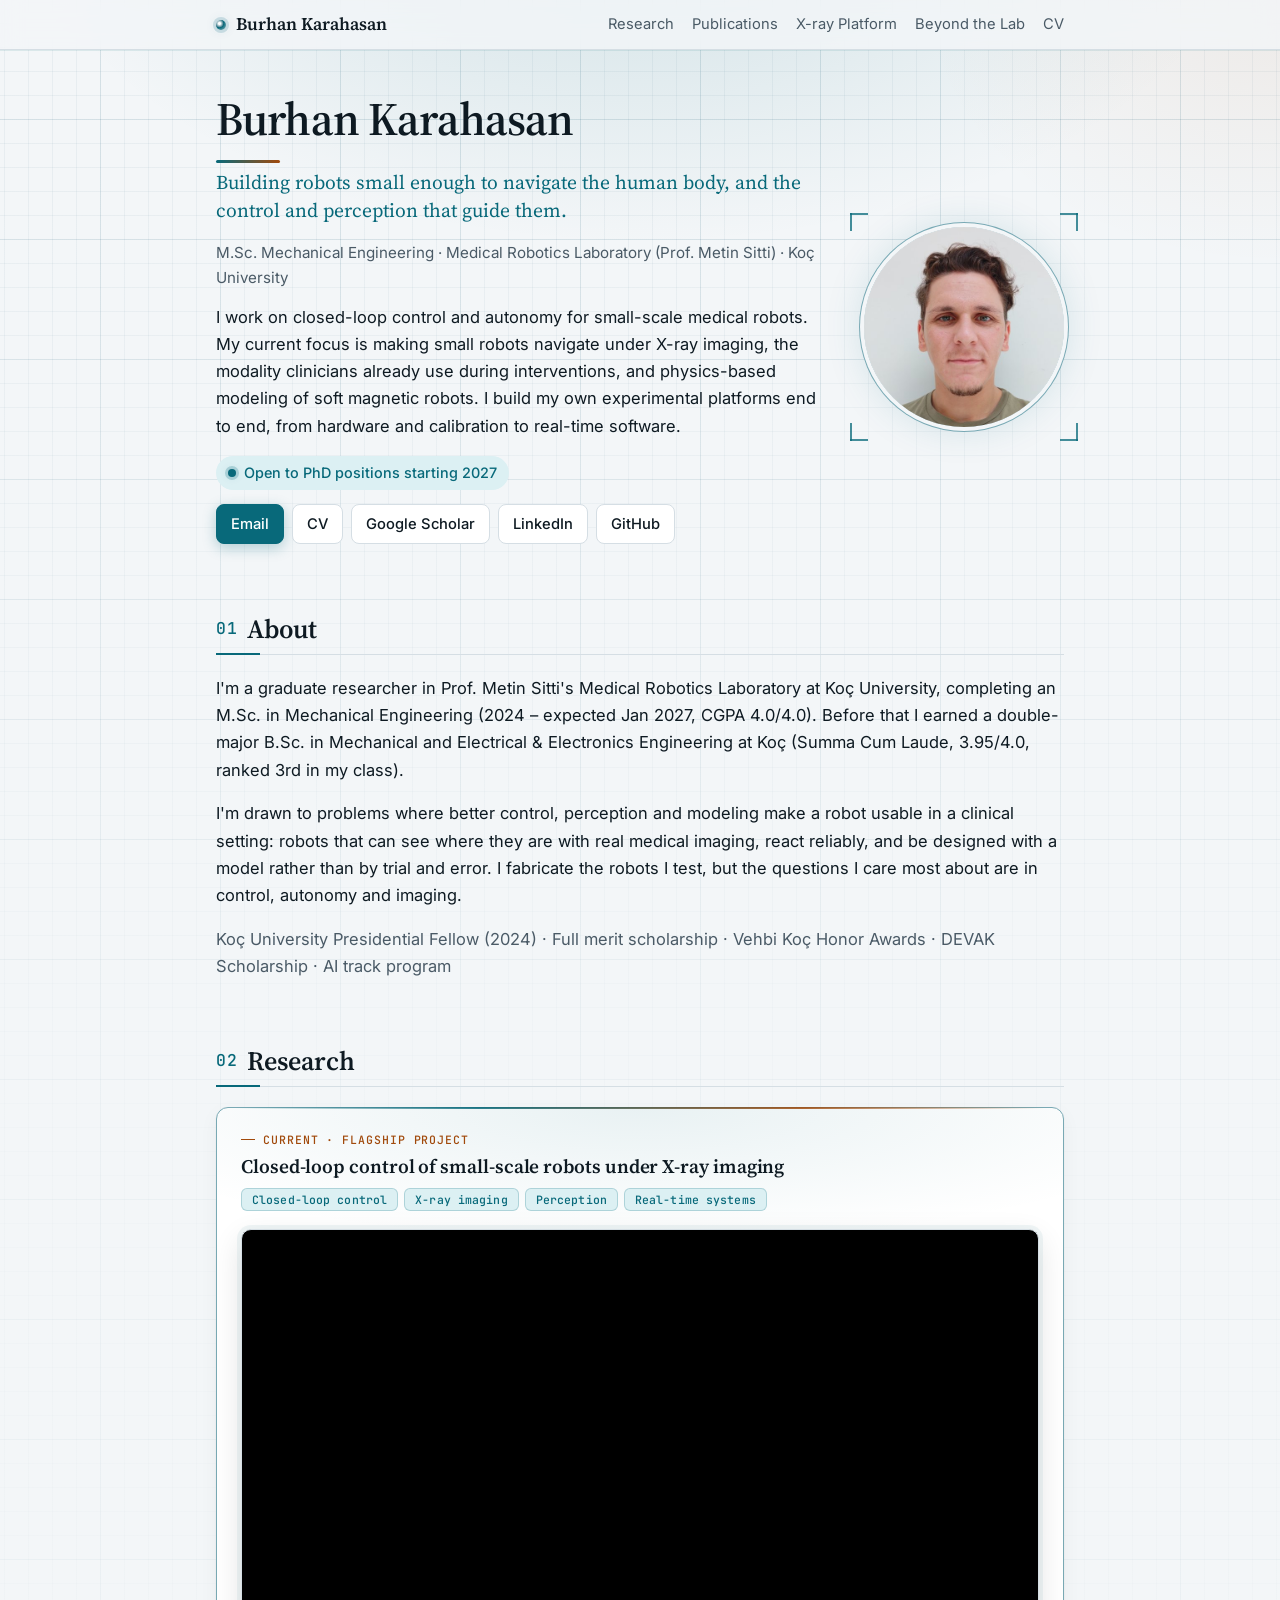
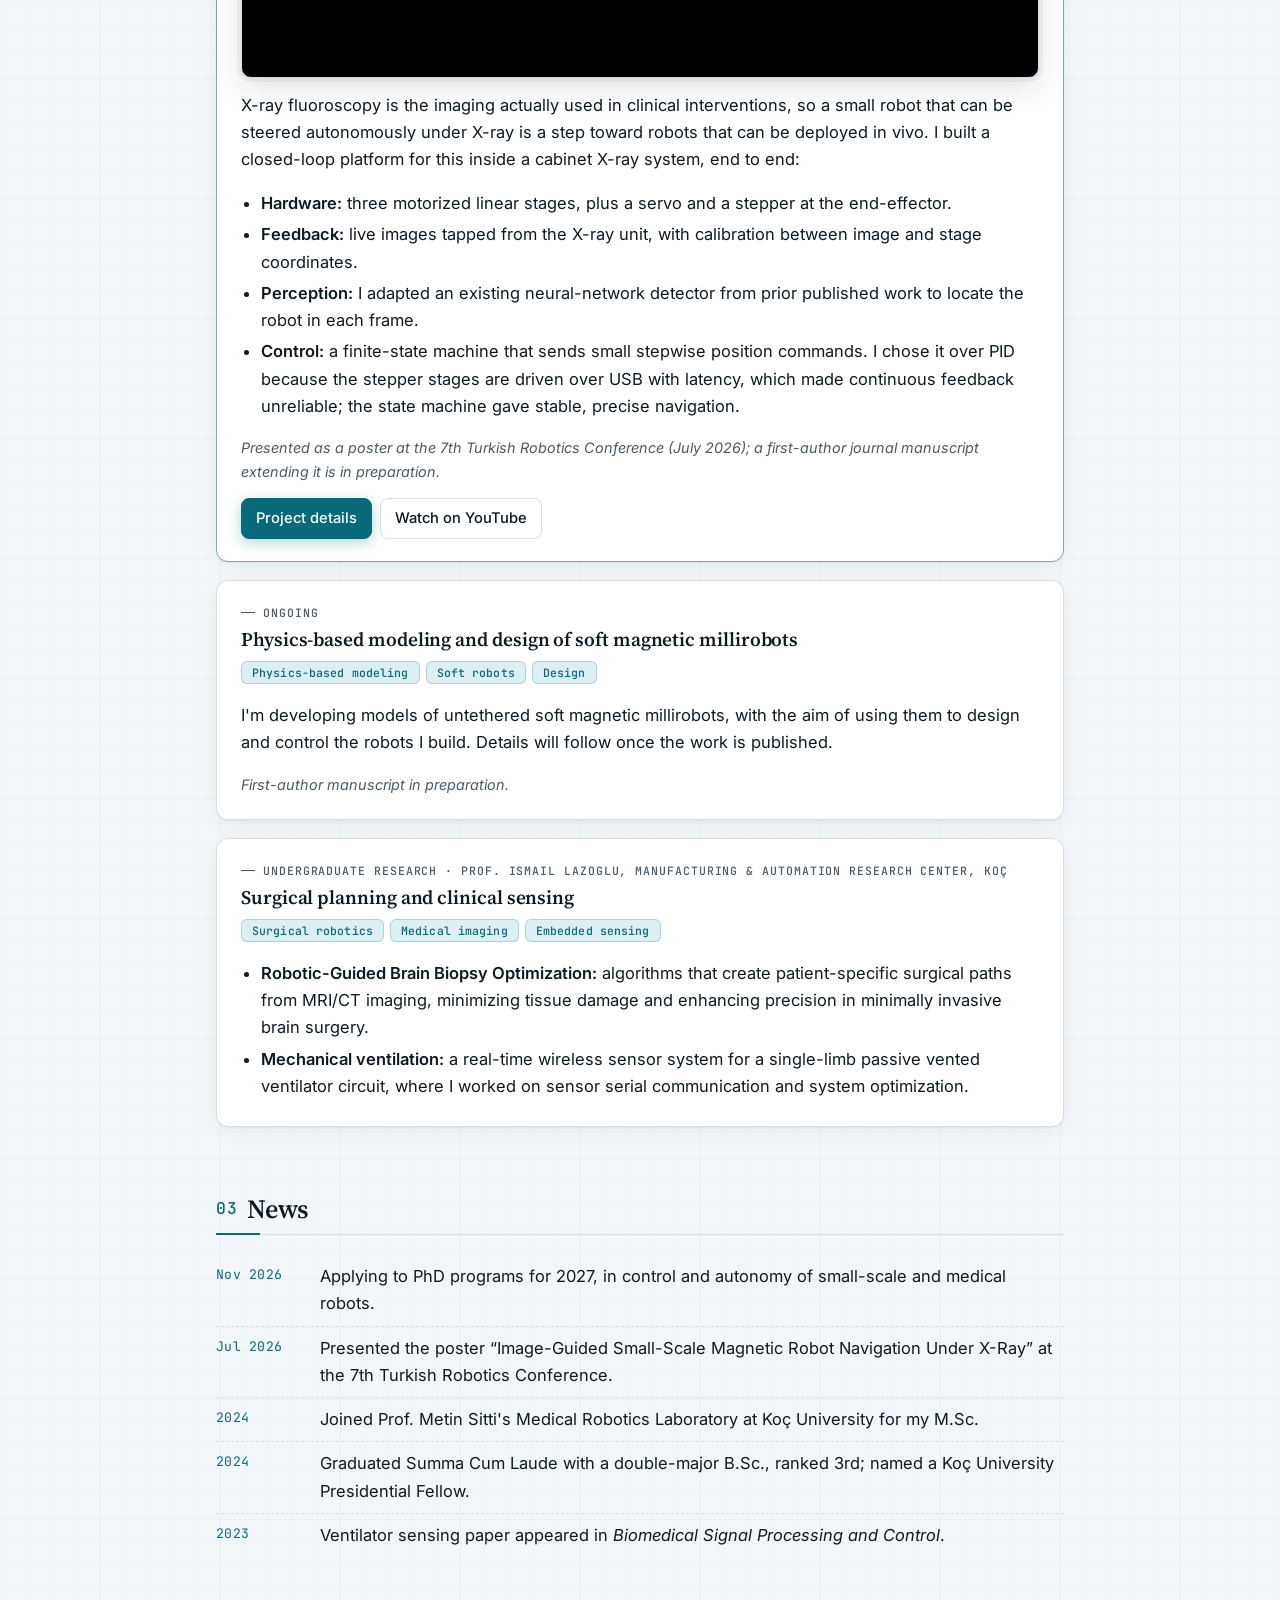
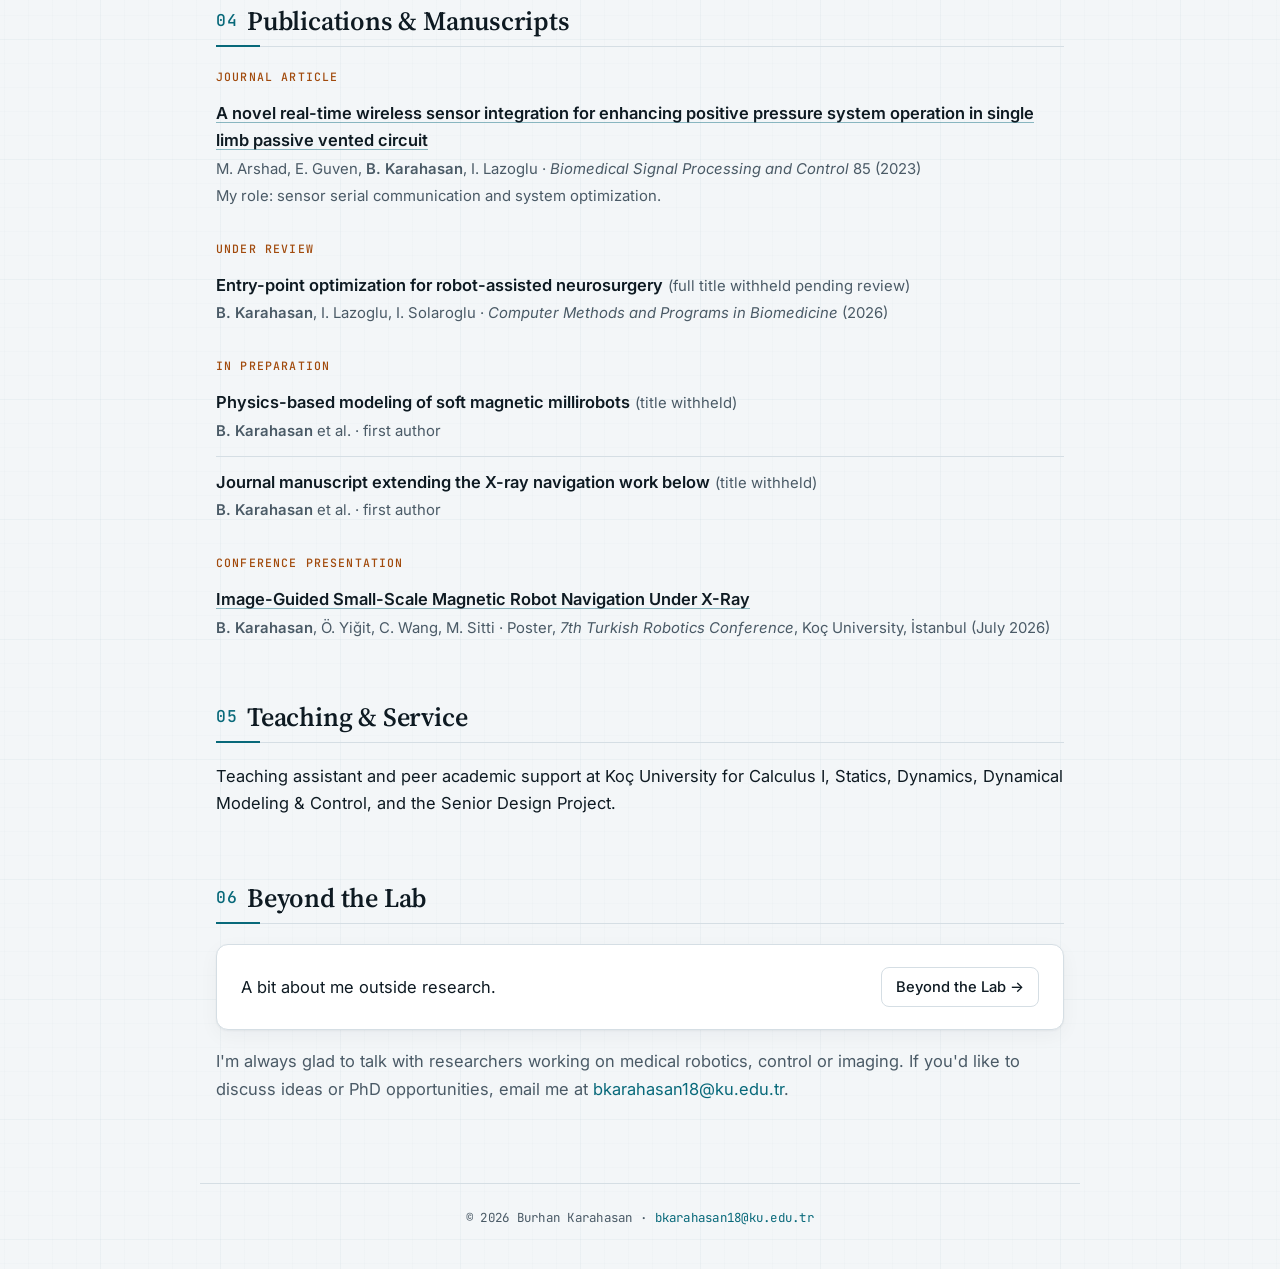
==== index.html @ a5c18f90 "Remove names from gallery, add Senior Design Project TA, Times New Roman CV Co-Authored-By: Claude O" ====
<!DOCTYPE html>
<html lang="en">
<head>
  <meta charset="UTF-8">
  <meta name="viewport" content="width=device-width, initial-scale=1">
  <title>Burhan Karahasan</title>
  <meta name="author" content="Burhan Karahasan">
  <meta name="description" content="Burhan Karahasan, M.Sc. researcher in Prof. Metin Sitti's Medical Robotics Laboratory at Koç University, working on closed-loop control, perception and physics-based modeling of small-scale medical robots. Open to PhD positions starting 2027.">

  <meta property="og:type" content="website">
  <meta property="og:title" content="Burhan Karahasan · Medical robotics, control and autonomy">
  <meta property="og:description" content="Closed-loop control of small-scale robots under X-ray imaging, and physics-based modeling of soft magnetic millirobots. Open to PhD positions starting 2027.">
  <meta property="og:url" content="https://burhankarahasan.github.io/">
  <meta property="og:image" content="https://burhankarahasan.github.io/images/BurhanKarahasan_480.jpg">
  <meta name="twitter:card" content="summary">

  <link rel="icon" href="images/favicon/favicon.ico" sizes="any">
  <link rel="icon" type="image/png" sizes="32x32" href="images/favicon/favicon-32x32.png">
  <link rel="icon" type="image/png" sizes="16x16" href="images/favicon/favicon-16x16.png">
  <link rel="apple-touch-icon" sizes="180x180" href="images/favicon/apple-touch-icon.png">

  <link rel="preconnect" href="https://fonts.googleapis.com">
  <link rel="preconnect" href="https://fonts.gstatic.com" crossorigin>
  <link rel="stylesheet" href="https://fonts.googleapis.com/css2?family=Inter:wght@400;500;600&family=Source+Serif+4:opsz,wght@8..60,500;8..60,600&display=swap">
  <link rel="stylesheet" href="css/site.css">

  <style>
    /* Hero */
    .hero {
      display: grid;
      grid-template-columns: 1fr 200px;
      gap: 32px;
      align-items: center;
      padding: 44px 0 12px;
    }
    .hero h1 { margin-bottom: 6px; }
    .hero .statement {
      font-family: var(--font-head);
      font-size: 1.22rem;
      line-height: 1.45;
      color: var(--accent);
      margin-bottom: 14px;
    }
    .hero .affil { color: var(--muted); font-size: 0.95rem; margin-bottom: 14px; }
    .hero .photo {
      width: 200px;
      height: 200px;
      border-radius: 50%;
      object-fit: cover;
      border: 1px solid var(--border);
    }
    .open-note {
      display: inline-flex;
      align-items: center;
      gap: 8px;
      font-size: 0.9rem;
      font-weight: 500;
      color: var(--accent);
      background: var(--accent-soft);
      padding: 5px 12px;
      border-radius: 999px;
      margin-bottom: 14px;
    }
    .open-note::before {
      content: "";
      width: 8px; height: 8px; border-radius: 50%;
      background: var(--accent);
    }
    @media (max-width: 680px) {
      .hero { grid-template-columns: 1fr; gap: 18px; padding-top: 28px; }
      .hero .photo-wrap { order: -1; }
      .hero .photo { width: 132px; height: 132px; }
    }

    /* Research cards */
    .card .kicker {
      font-size: 0.78rem;
      font-weight: 600;
      letter-spacing: 0.06em;
      text-transform: uppercase;
      color: var(--muted);
      margin-bottom: 6px;
    }
    .card.flagship { border-color: color-mix(in srgb, var(--accent) 45%, var(--border)); }
    .card ul { margin: 0 0 1em; padding-left: 1.2em; }
    .card li { margin-bottom: 4px; }
    .status { font-size: 0.9rem; color: var(--muted); font-style: italic; }

    /* News */
    .news { list-style: none; margin: 0; padding: 0; }
    .news li {
      display: grid;
      grid-template-columns: 92px 1fr;
      gap: 12px;
      padding: 8px 0;
      border-bottom: 1px dashed var(--border);
    }
    .news li:last-child { border-bottom: 0; }
    .news time { color: var(--muted); font-size: 0.9rem; font-variant-numeric: tabular-nums; padding-top: 1px; }
    @media (max-width: 480px) {
      .news li { grid-template-columns: 1fr; gap: 0; }
    }

    /* Publications */
    .pubs { list-style: none; margin: 0; padding: 0; }
    .pubs li { padding: 12px 0; border-bottom: 1px solid var(--border); }
    .pubs li:last-child { border-bottom: 0; }
    .pub-title { font-weight: 600; }
    .pub-meta { color: var(--muted); font-size: 0.93rem; }
    .pub-group {
      font-size: 0.8rem; font-weight: 600; letter-spacing: 0.06em; text-transform: uppercase;
      color: var(--muted); margin: 18px 0 2px;
    }
    .pub-group:first-of-type { margin-top: 0; }

    /* Teaser */
    .teaser { display: flex; flex-wrap: wrap; align-items: center; justify-content: space-between; gap: 12px; }
    .teaser p { margin: 0; flex: 1 1 320px; }
  </style>
</head>
<body>

<nav class="site-nav"><a class="brand" href="index.html">Burhan Karahasan</a><div class="nav-links"><a href="index.html#research">Research</a><a href="index.html#publications">Publications</a><a href="projects/xray-platform.html">X-ray Platform</a><a href="personal.html">Beyond the Lab</a><a href="data/Burhan_Karahasan_CV.pdf">CV</a></div></nav>

<main>

  <!-- Hero -->
  <header class="hero">
    <div>
      <h1>Burhan Karahasan</h1>
      <p class="statement">Building robots small enough to navigate the human body, and the control and perception that guide them.</p>
      <p class="affil">M.Sc. Mechanical Engineering · Medical Robotics Laboratory (Prof. Metin Sitti) · Koç University</p>
      <p>
        I work on closed-loop control and autonomy for small-scale medical robots. My current focus is making small robots navigate
        under X-ray imaging, the modality clinicians already use during interventions, and physics-based modeling of
        soft magnetic robots. I build my own experimental platforms end to end,
        from hardware and calibration to real-time software.
      </p>
      <p class="open-note">Open to PhD positions starting 2027</p>
      <div class="btn-row">
        <a class="btn primary" href="mailto:bkarahasan18@ku.edu.tr">Email</a>
        <a class="btn" href="data/Burhan_Karahasan_CV.pdf">CV</a>
        <a class="btn" href="https://scholar.google.com/citations?hl=en&amp;authuser=1&amp;user=L4Uv2BAAAAAJ">Google Scholar</a>
        <a class="btn" href="https://www.linkedin.com/in/burhan-karahasan-314a36172/">LinkedIn</a>
        <a class="btn" href="https://github.com/burhankarahasan/">GitHub</a>
      </div>
    </div>
    <div class="photo-wrap">
      <img class="photo" src="images/BurhanKarahasan_480.jpg" width="480" height="495" alt="Portrait of Burhan Karahasan">
    </div>
  </header>

  <!-- About -->
  <section class="section" id="about">
    <h2>About</h2>
    <p>
      I'm a graduate researcher in Prof. Metin Sitti's Medical Robotics Laboratory at Koç University, completing an M.Sc. in
      Mechanical Engineering (2024 – expected Jan 2027, CGPA 4.0/4.0). Before that I earned a double-major B.Sc. in Mechanical and
      Electrical &amp; Electronics Engineering at Koç (Summa Cum Laude, 3.95/4.0, ranked 3rd in my class).
    </p>
    <p>
      I'm drawn to problems where better control, perception and modeling make a robot usable in a clinical setting: robots that
      can see where they are with real medical imaging, react reliably, and be designed with a model rather than by trial and error.
      I fabricate the robots I test, but the questions I care most about are in control, autonomy and imaging.
    </p>
    <p class="muted">
      Koç University Presidential Fellow (2024) · Full merit scholarship · Vehbi Koç Honor Awards · DEVAK Scholarship · AI track program
    </p>
  </section>

  <!-- Research -->
  <section class="section" id="research">
    <h2>Research</h2>

    <article class="card flagship">
      <p class="kicker">Current · Flagship project</p>
      <h3>Closed-loop control of small-scale robots under X-ray imaging</h3>
      <ul class="tags">
        <li class="tag">Closed-loop control</li>
        <li class="tag">X-ray imaging</li>
        <li class="tag">Perception</li>
        <li class="tag">Real-time systems</li>
      </ul>
      <div class="media-embed">
        <iframe src="https://www.youtube.com/embed/_P9mQ2cJjDY" title="X-ray closed-loop control platform demo" loading="lazy"
          allow="accelerometer; encrypted-media; gyroscope; picture-in-picture; fullscreen" allowfullscreen
          referrerpolicy="strict-origin-when-cross-origin"></iframe>
      </div>
      <p>
        X-ray fluoroscopy is the imaging actually used in clinical interventions, so a small robot that can be steered autonomously
        under X-ray is a step toward robots that can be deployed in vivo. I built a closed-loop platform for this inside a cabinet
        X-ray system, end to end:
      </p>
      <ul>
        <li><strong>Hardware:</strong> three motorized linear stages, plus a servo and a stepper at the end-effector.</li>
        <li><strong>Feedback:</strong> live images tapped from the X-ray unit, with calibration between image and stage coordinates.</li>
        <li><strong>Perception:</strong> I adapted an existing neural-network detector from prior published work to locate the robot in each frame.</li>
        <li><strong>Control:</strong> a finite-state machine that sends small stepwise position commands. I chose it over PID because the
          stepper stages are driven over USB with latency, which made continuous feedback unreliable; the state machine gave stable, precise navigation.</li>
      </ul>
      <p class="status">Presented as a poster at the 7th Turkish Robotics Conference (July 2026); a first-author journal manuscript extending it is in preparation.</p>
      <div class="btn-row">
        <a class="btn primary" href="projects/xray-platform.html">Project details</a>
        <a class="btn" href="https://youtu.be/_P9mQ2cJjDY">Watch on YouTube</a>
      </div>
    </article>

    <article class="card">
      <p class="kicker">Ongoing</p>
      <h3>Physics-based modeling and design of soft magnetic millirobots</h3>
      <ul class="tags">
        <li class="tag">Physics-based modeling</li>
        <li class="tag">Soft robots</li>
        <li class="tag">Design</li>
      </ul>
      <p>
        I'm developing models of untethered soft magnetic millirobots, with the aim of using them to design and control the robots
        I build. Details will follow once the work is published.
      </p>
      <p class="status">First-author manuscript in preparation.</p>
    </article>

    <article class="card">
      <p class="kicker">Undergraduate research · Prof. Ismail Lazoglu, Manufacturing &amp; Automation Research Center, Koç</p>
      <h3>Surgical planning and clinical sensing</h3>
      <ul class="tags">
        <li class="tag">Surgical robotics</li>
        <li class="tag">Medical imaging</li>
        <li class="tag">Embedded sensing</li>
      </ul>
      <ul>
        <li><strong>Robotic-Guided Brain Biopsy Optimization:</strong> algorithms that create patient-specific surgical paths from MRI/CT imaging,
          minimizing tissue damage and enhancing precision in minimally invasive brain surgery.</li>
        <li><strong>Mechanical ventilation:</strong> a real-time wireless sensor system for a single-limb passive vented ventilator circuit,
          where I worked on sensor serial communication and system optimization.</li>
      </ul>
    </article>
  </section>

  <!-- News -->
  <section class="section" id="news">
    <h2>News</h2>
    <ul class="news">
      <li><time datetime="2026-11">Nov 2026</time><span>Applying to PhD programs for 2027, in control and autonomy of small-scale and medical robots.</span></li>
      <li><time datetime="2026-07">Jul 2026</time><span>Presented the poster “Image-Guided Small-Scale Magnetic Robot Navigation Under X-Ray” at the 7th Turkish Robotics Conference.</span></li>
      <li><time datetime="2024">2024</time><span>Joined Prof. Metin Sitti's Medical Robotics Laboratory at Koç University for my M.Sc.</span></li>
      <li><time datetime="2024">2024</time><span>Graduated Summa Cum Laude with a double-major B.Sc., ranked 3rd; named a Koç University Presidential Fellow.</span></li>
      <li><time datetime="2023">2023</time><span>Ventilator sensing paper appeared in <em>Biomedical Signal Processing and Control</em>.</span></li>
    </ul>
  </section>

  <!-- Publications -->
  <section class="section" id="publications">
    <h2>Publications &amp; Manuscripts</h2>

    <p class="pub-group">Journal article</p>
    <ul class="pubs">
      <li>
        <a class="pub-title" href="https://www.sciencedirect.com/science/article/pii/S1746809423004275">A novel real-time wireless sensor integration for enhancing positive pressure system operation in single limb passive vented circuit</a><br>
        <span class="pub-meta">M. Arshad, E. Guven, <strong>B. Karahasan</strong>, I. Lazoglu · <em>Biomedical Signal Processing and Control</em> 85 (2023)</span><br>
        <span class="pub-meta">My role: sensor serial communication and system optimization.</span>
      </li>
    </ul>

    <p class="pub-group">Under review</p>
    <ul class="pubs">
      <li>
        <span class="pub-title">Entry-point optimization for robot-assisted neurosurgery</span>
        <span class="pub-meta">(full title withheld pending review)</span><br>
        <span class="pub-meta"><strong>B. Karahasan</strong>, I. Lazoglu, I. Solaroglu · <em>Computer Methods and Programs in Biomedicine</em> (2026)</span>
      </li>
    </ul>

    <p class="pub-group">In preparation</p>
    <ul class="pubs">
      <li>
        <span class="pub-title">Physics-based modeling of soft magnetic millirobots</span>
        <span class="pub-meta">(title withheld)</span><br>
        <span class="pub-meta"><strong>B. Karahasan</strong> et al. · first author</span>
      </li>
      <li>
        <span class="pub-title">Journal manuscript extending the X-ray navigation work below</span>
        <span class="pub-meta">(title withheld)</span><br>
        <span class="pub-meta"><strong>B. Karahasan</strong> et al. · first author</span>
      </li>
    </ul>

    <p class="pub-group">Conference presentation</p>
    <ul class="pubs">
      <li>
        <a class="pub-title" href="projects/xray-platform.html">Image-Guided Small-Scale Magnetic Robot Navigation Under X-Ray</a><br>
        <span class="pub-meta"><strong>B. Karahasan</strong>, Ö. Yiğit, C. Wang, M. Sitti · Poster, <em>7th Turkish Robotics Conference</em>, Koç University, İstanbul (July 2026)</span>
      </li>
    </ul>
  </section>

  <!-- Teaching -->
  <section class="section" id="teaching">
    <h2>Teaching &amp; Service</h2>
    <p>
      Teaching assistant and peer academic support at Koç University for Calculus I, Statics, Dynamics, Dynamical Modeling &amp; Control, and the Senior Design Project.
    </p>
  </section>

  <!-- Beyond the lab -->
  <section class="section" id="beyond">
    <h2>Beyond the Lab</h2>
    <div class="card teaser">
      <p>A bit about me outside research.</p>
      <a class="btn" href="personal.html">Beyond the Lab &rarr;</a>
    </div>
    <p class="muted">
      I'm always glad to talk with researchers working on medical robotics, control or imaging. If you'd like to discuss ideas or
      PhD opportunities, email me at <a href="mailto:bkarahasan18@ku.edu.tr">bkarahasan18@ku.edu.tr</a>.
    </p>
  </section>

</main>

<footer class="footer">© 2026 Burhan Karahasan · <a href="mailto:bkarahasan18@ku.edu.tr">bkarahasan18@ku.edu.tr</a></footer>

</body>
</html>
---- css/site.css ----
/* Shared stylesheet for burhankarahasan.github.io
   Theme: "radiograph / blueprint". Deep blue-black film in dark mode, cool drafting paper in light mode,
   cyan beam accents with a warm amber secondary, a faint engineering grid behind the page header,
   and JetBrains Mono for small technical labels.
   Fonts: Inter (body) and Source Serif 4 (headings) are loaded per page; JetBrains Mono is imported here. */

@import url("https://fonts.googleapis.com/css2?family=JetBrains+Mono:wght@400;500;600&display=swap");

/* ---------- Tokens ---------- */
:root {
  --bg: #f3f6f8;
  --surface: #ffffff;
  --surface-2: #f8fafb;
  --text: #0e1a22;
  --muted: #4a5a66;
  --accent: #08697a;
  --accent-soft: #dcf0f3;
  --accent-warm: #a14a0c;
  --warm-soft: #fbeadb;
  --on-accent: #ffffff;
  --border: #d5dee4;
  --grid-minor: rgba(8, 80, 110, 0.05);
  --grid-major: rgba(8, 80, 110, 0.085);
  --glow: rgba(8, 105, 122, 0.16);
  --glow-warm: rgba(161, 74, 12, 0.07);
  --shadow: 0 1px 2px rgba(10, 30, 45, 0.05), 0 6px 20px rgba(10, 30, 45, 0.045);
  --shadow-hover: 0 2px 4px rgba(10, 30, 45, 0.06), 0 14px 32px rgba(8, 80, 110, 0.13);
  --radius: 12px;
  --maxw: 880px;
  --font-body: "Inter", system-ui, -apple-system, "Segoe UI", Roboto, sans-serif;
  --font-head: "Source Serif 4", Georgia, "Times New Roman", serif;
  --font-mono: "JetBrains Mono", ui-monospace, "SFMono-Regular", Menlo, Consolas, monospace;
  --ease: cubic-bezier(0.2, 0.7, 0.2, 1);
  color-scheme: light dark;
}

@media (prefers-color-scheme: dark) {
  :root:not([data-theme="light"]) {
    --bg: #060b12;
    --surface: #0c1520;
    --surface-2: #101c29;
    --text: #e4eef4;
    --muted: #95a8b6;
    --accent: #56d6e4;
    --accent-soft: #0d2a35;
    --accent-warm: #f4a85e;
    --warm-soft: #2e1e10;
    --on-accent: #04121a;
    --border: #1b2a38;
    --grid-minor: rgba(110, 200, 230, 0.045);
    --grid-major: rgba(110, 200, 230, 0.08);
    --glow: rgba(86, 214, 228, 0.2);
    --glow-warm: rgba(244, 168, 94, 0.06);
    --shadow: 0 1px 2px rgba(0, 0, 0, 0.45);
    --shadow-hover: 0 0 0 1px rgba(86, 214, 228, 0.22), 0 14px 36px rgba(0, 0, 0, 0.55), 0 0 36px rgba(86, 214, 228, 0.1);
  }
}
:root[data-theme="dark"] {
  --bg: #060b12;
  --surface: #0c1520;
  --surface-2: #101c29;
  --text: #e4eef4;
  --muted: #95a8b6;
  --accent: #56d6e4;
  --accent-soft: #0d2a35;
  --accent-warm: #f4a85e;
  --warm-soft: #2e1e10;
  --on-accent: #04121a;
  --border: #1b2a38;
  --grid-minor: rgba(110, 200, 230, 0.045);
  --grid-major: rgba(110, 200, 230, 0.08);
  --glow: rgba(86, 214, 228, 0.2);
  --glow-warm: rgba(244, 168, 94, 0.06);
  --shadow: 0 1px 2px rgba(0, 0, 0, 0.45);
  --shadow-hover: 0 0 0 1px rgba(86, 214, 228, 0.22), 0 14px 36px rgba(0, 0, 0, 0.55), 0 0 36px rgba(86, 214, 228, 0.1);
  color-scheme: dark;
}
:root[data-theme="light"] { color-scheme: light; }

/* ---------- Base ---------- */
*, *::before, *::after { box-sizing: border-box; }

html { -webkit-text-size-adjust: 100%; scroll-padding-top: 72px; }

body {
  margin: 0;
  background: var(--bg);
  color: var(--text);
  font-family: var(--font-body);
  font-size: 16.5px;
  line-height: 1.65;
  overflow-wrap: break-word;
}

/* Blueprint grid + beam glow behind the page header. Uses `html body` so it wins over the
   per-page `body { background: ... }` shorthands. The top layer fades the grid out down the page. */
html body {
  background-color: var(--bg);
  background-image:
    linear-gradient(to bottom, transparent 0, transparent 160px, color-mix(in srgb, var(--bg) 72%, transparent) 1100px),
    radial-gradient(ellipse 70% 520px at 50% -120px, var(--glow), transparent 70%),
    radial-gradient(ellipse 40% 380px at 100% 0, var(--glow-warm), transparent 70%),
    linear-gradient(var(--grid-major) 1px, transparent 1px),
    linear-gradient(90deg, var(--grid-major) 1px, transparent 1px),
    linear-gradient(var(--grid-minor) 1px, transparent 1px),
    linear-gradient(90deg, var(--grid-minor) 1px, transparent 1px);
  background-size: 100% 100%, 100% 100%, 100% 100%, 120px 120px, 120px 120px, 24px 24px, 24px 24px;
  background-position: 0 0, 0 0, 0 0, center -1px, center 0, center -1px, center 0;
  background-repeat: no-repeat, no-repeat, no-repeat, repeat, repeat, repeat, repeat;
}

::selection { background: var(--accent); color: var(--on-accent); }

img, iframe, video { max-width: 100%; }
img { height: auto; display: block; }

a {
  color: var(--accent);
  text-decoration: none;
  text-decoration-thickness: 1px;
  text-underline-offset: 3px;
}
a:hover { text-decoration: underline; text-decoration-color: color-mix(in srgb, var(--accent) 60%, transparent); }

:focus-visible {
  outline: 2px solid var(--accent);
  outline-offset: 3px;
  border-radius: 4px;
  box-shadow: 0 0 0 6px color-mix(in srgb, var(--accent) 18%, transparent);
}
:focus:not(:focus-visible) { outline: none; }

h1, h2, h3 {
  font-family: var(--font-head);
  font-weight: 600;
  line-height: 1.22;
  color: var(--text);
  margin: 0 0 0.5em;
  text-wrap: balance;
}
h1 { font-size: clamp(2.1rem, 5.4vw, 2.9rem); letter-spacing: -0.018em; line-height: 1.1; }
h2 { font-size: clamp(1.4rem, 3.4vw, 1.65rem); letter-spacing: -0.008em; }
h3 { font-size: 1.2rem; letter-spacing: -0.004em; }
p { margin: 0 0 1em; }
strong { font-weight: 600; }

.container, main {
  max-width: var(--maxw);
  margin: 0 auto;
  padding: 0 16px;
}

/* Mono for small technical labels across the three pages */
.kicker, .xr-kicker, .eyebrow, .pub-group, .tag, .chip,
.news time, .now-list .label, .xr-legend, .xr-caption, .footer {
  font-family: var(--font-mono);
  font-feature-settings: "zero" 0, "calt" 0;
}

/* ---------- Navigation ---------- */
body > .site-nav {
  position: sticky;
  top: 0;
  z-index: 50;
  display: flex;
  flex-wrap: wrap;
  align-items: center;
  justify-content: space-between;
  gap: 4px 20px;
  max-width: none;
  margin: 0;
  padding: 10px max(16px, calc((100% - var(--maxw)) / 2 + 16px));
  background: color-mix(in srgb, var(--bg) 82%, transparent);
  -webkit-backdrop-filter: blur(10px) saturate(1.2);
  backdrop-filter: blur(10px) saturate(1.2);
  border-bottom: 1px solid var(--border);
  box-shadow: 0 1px 0 color-mix(in srgb, var(--accent) 10%, transparent);
}
.site-nav .brand {
  display: inline-flex;
  align-items: center;
  gap: 10px;
  font-family: var(--font-head);
  font-weight: 600;
  font-size: 1.1rem;
  color: var(--text);
  text-decoration: none;
}
/* Small "beam spot" mark next to the name */
.site-nav .brand::before {
  content: "";
  flex: none;
  width: 10px;
  height: 10px;
  border-radius: 50%;
  background: radial-gradient(circle at 35% 35%, #fff 0 12%, var(--accent) 45%, color-mix(in srgb, var(--accent) 40%, transparent) 100%);
  box-shadow: 0 0 0 3px color-mix(in srgb, var(--accent) 16%, transparent), 0 0 12px var(--glow);
}
.site-nav .brand:hover { text-decoration: none; color: var(--accent); }
.site-nav .nav-links {
  display: flex;
  flex-wrap: wrap;
  gap: 2px 18px;
  font-size: 0.92rem;
}
.site-nav .nav-links a {
  position: relative;
  color: var(--muted);
  padding: 2px 0;
  text-decoration: none;
  transition: color 0.15s;
}
.site-nav .nav-links a::after {
  content: "";
  position: absolute;
  left: 0;
  right: 0;
  bottom: -1px;
  height: 2px;
  border-radius: 2px;
  background: var(--accent);
  transform: scaleX(0);
  transform-origin: left;
  transition: transform 0.25s var(--ease);
}
.site-nav .nav-links a:hover,
.site-nav .nav-links a[aria-current="page"] { color: var(--accent); text-decoration: none; }
.site-nav .nav-links a:hover::after,
.site-nav .nav-links a[aria-current="page"]::after { transform: scaleX(1); }
@media (max-width: 600px) {
  html { scroll-padding-top: 128px; }
  body > .site-nav { padding: 8px 16px; }
  .site-nav .nav-links { gap: 2px 12px; font-size: 0.88rem; }
}

/* ---------- Hero (index, personal, project) ---------- */
.hero h1::after,
.xr-hero h1::after {
  content: "";
  display: block;
  width: 64px;
  height: 3px;
  margin-top: 0.32em;
  border-radius: 3px;
  background: linear-gradient(90deg, var(--accent), var(--accent-warm));
}

/* Portrait framed like a detector region of interest: corner brackets + a one-off scan sweep */
.hero .photo-wrap {
  position: relative;
  width: fit-content;
  isolation: isolate;
}
.hero .photo-wrap .photo {
  border: 0;
  box-shadow: 0 0 0 4px var(--bg), 0 0 0 5px color-mix(in srgb, var(--accent) 45%, var(--border)), 0 0 40px var(--glow);
}
.hero .photo-wrap::before {
  content: "";
  position: absolute;
  inset: -14px;
  pointer-events: none;
  --c: color-mix(in srgb, var(--accent) 75%, transparent);
  background:
    linear-gradient(var(--c), var(--c)) top left / 18px 2px,
    linear-gradient(var(--c), var(--c)) top left / 2px 18px,
    linear-gradient(var(--c), var(--c)) top right / 18px 2px,
    linear-gradient(var(--c), var(--c)) top right / 2px 18px,
    linear-gradient(var(--c), var(--c)) bottom left / 18px 2px,
    linear-gradient(var(--c), var(--c)) bottom left / 2px 18px,
    linear-gradient(var(--c), var(--c)) bottom right / 18px 2px,
    linear-gradient(var(--c), var(--c)) bottom right / 2px 18px;
  background-repeat: no-repeat;
}
.hero .photo-wrap::after {
  content: "";
  position: absolute;
  inset: 0;
  border-radius: 50%;
  pointer-events: none;
  background: linear-gradient(to bottom, transparent 44%, color-mix(in srgb, var(--accent) 38%, transparent) 50%, transparent 56%) 0 100% / 100% 300% no-repeat;
  mix-blend-mode: screen;
  opacity: 0;
}

/* "Open to PhD positions" status dot glows */
.open-note::before {
  box-shadow: 0 0 0 3px color-mix(in srgb, var(--accent) 22%, transparent), 0 0 10px var(--glow);
}

/* ---------- Sections & cards ---------- */
main { counter-reset: sec; }
.section {
  padding: 40px 0 8px;
}
.section > h2 {
  padding-bottom: 10px;
  margin-bottom: 20px;
  border-bottom: 0;
  background:
    linear-gradient(var(--accent), var(--accent)) left bottom / 44px 2px no-repeat,
    linear-gradient(var(--border), var(--border)) left bottom / 100% 1px no-repeat;
}
/* Technical-drawing style section index: 01, 02, ... */
main > .section > h2::before {
  counter-increment: sec;
  content: counter(sec, decimal-leading-zero);
  content: counter(sec, decimal-leading-zero) / "";
  display: inline-block;
  margin-right: 0.6em;
  font-family: var(--font-mono);
  font-size: 0.62em;
  font-weight: 500;
  letter-spacing: 0.04em;
  color: var(--accent);
  vertical-align: 0.22em;
}
/* Personal page sections already carry a top rule, so skip the h2 underline there */
.personal .section > h2 { background: none; padding-bottom: 0; }
.section-lead { color: var(--muted); margin-top: -8px; }

.card {
  position: relative;
  background: var(--surface);
  border: 1px solid var(--border);
  border-radius: var(--radius);
  padding: 22px 24px;
  margin-bottom: 18px;
  box-shadow: var(--shadow);
  transition: transform 0.25s var(--ease), box-shadow 0.25s var(--ease), border-color 0.25s;
}
/* Beam line that sweeps across the top edge on hover */
.card::before {
  content: "";
  position: absolute;
  top: -1px;
  left: 18px;
  right: 18px;
  height: 2px;
  border-radius: 2px;
  background: linear-gradient(90deg, transparent, var(--accent) 30%, var(--accent-warm) 70%, transparent);
  transform: scaleX(0);
  transition: transform 0.4s var(--ease);
  pointer-events: none;
}
main .card:hover {
  transform: translateY(-2px);
  box-shadow: var(--shadow-hover);
  border-color: color-mix(in srgb, var(--accent) 40%, var(--border));
}
main .card:hover::before { transform: scaleX(1); }
.card > :last-child { margin-bottom: 0; }
@media (max-width: 600px) {
  .card { padding: 18px 16px; }
}

main .card .kicker {
  font-size: 0.72rem;
  font-weight: 500;
  letter-spacing: 0.08em;
}
.card .kicker::before {
  content: "";
  display: inline-block;
  width: 14px;
  height: 1px;
  margin-right: 8px;
  vertical-align: 0.3em;
  background: currentColor;
}

/* Flagship card: tinted from the top like an exposure, warm kicker */
main .card.flagship {
  background:
    radial-gradient(ellipse 90% 180px at 50% 0, color-mix(in srgb, var(--accent) 9%, transparent), transparent 75%),
    var(--surface);
  border-color: color-mix(in srgb, var(--accent) 45%, var(--border));
}
.card.flagship .kicker { color: var(--accent-warm); }
.card.flagship::before { transform: scaleX(1); opacity: 0.85; }

.card h3 { margin-top: 2px; }

.tag {
  display: inline-block;
  font-size: 0.72rem;
  font-weight: 500;
  line-height: 1.5;
  letter-spacing: 0.01em;
  padding: 2px 10px;
  border-radius: 6px;
  background: var(--accent-soft);
  color: var(--accent);
  border: 1px solid color-mix(in srgb, var(--accent) 22%, transparent);
  white-space: nowrap;
}
.tags, .card .tags { display: flex; flex-wrap: wrap; gap: 6px; margin: 0 0 14px; padding: 0; list-style: none; }

.btn {
  display: inline-flex;
  align-items: center;
  gap: 6px;
  padding: 7px 14px;
  font-size: 0.92rem;
  font-weight: 500;
  border: 1px solid var(--border);
  border-radius: 8px;
  background: var(--surface);
  color: var(--text);
  text-decoration: none;
  transition: border-color 0.15s, color 0.15s, background 0.15s, box-shadow 0.2s, transform 0.2s var(--ease);
}
.btn:hover {
  border-color: var(--accent);
  color: var(--accent);
  text-decoration: none;
  box-shadow: 0 0 0 3px color-mix(in srgb, var(--accent) 12%, transparent);
}
.btn.primary {
  background: var(--accent);
  border-color: var(--accent);
  color: var(--on-accent);
  box-shadow: 0 0 0 0 transparent, 0 4px 14px color-mix(in srgb, var(--accent) 28%, transparent);
}
.btn.primary:hover {
  color: var(--on-accent);
  filter: brightness(1.08);
  box-shadow: 0 0 0 3px color-mix(in srgb, var(--accent) 22%, transparent), 0 6px 22px var(--glow);
}
.btn:active { transform: translateY(1px); }
.btn-row { display: flex; flex-wrap: wrap; gap: 8px; margin: 0 0 1em; }

/* Project page buttons share the same look */
.xr-actions .btn { border-radius: 8px; }
main .xr-actions .btn.primary { color: var(--on-accent); }

.media-embed {
  position: relative;
  width: 100%;
  aspect-ratio: 16 / 9;
  border-radius: 10px;
  overflow: hidden;
  background: #000;
  margin: 0 0 14px;
  border: 1px solid var(--border);
  box-shadow: 0 0 0 4px color-mix(in srgb, var(--accent) 6%, transparent), 0 10px 30px rgba(0, 0, 0, 0.12);
}
.media-embed iframe, .media-embed video {
  position: absolute;
  inset: 0;
  width: 100%;
  height: 100%;
  border: 0;
}

.muted { color: var(--muted); }

/* ---------- Index page details ---------- */
.news li time { font-size: 0.82rem; letter-spacing: 0.02em; color: var(--accent); }
#publications .pub-group {
  font-size: 0.72rem;
  font-weight: 500;
  letter-spacing: 0.1em;
  color: var(--accent-warm);
}
.pubs li { transition: background-color 0.2s; }
.pubs a.pub-title { color: var(--text); text-decoration: underline; text-decoration-color: color-mix(in srgb, var(--accent) 45%, transparent); }
.pubs a.pub-title:hover { color: var(--accent); }

/* ---------- Project page details ---------- */
.xr-hero .xr-kicker { font-size: 0.74rem; font-weight: 500; letter-spacing: 0.08em; }
.xr-hero .xr-tags .tag { font-size: 0.74rem; border-radius: 6px; }
/* Diagrams sit on blueprint paper */
.xr-page .xr-figure {
  background-color: var(--surface);
  background-image:
    linear-gradient(var(--grid-major) 1px, transparent 1px),
    linear-gradient(90deg, var(--grid-major) 1px, transparent 1px),
    linear-gradient(var(--grid-minor) 1px, transparent 1px),
    linear-gradient(90deg, var(--grid-minor) 1px, transparent 1px);
  background-size: 80px 80px, 80px 80px, 16px 16px, 16px 16px;
  background-position: -1px -1px, -1px -1px, -1px -1px, -1px -1px;
}
.xr-page .xr-status { border-left-color: var(--accent-warm); }
.xr-page .xr-compare .card.chosen { border-color: var(--accent); }

/* ---------- Personal page details ---------- */
.personal .eyebrow { font-size: 0.74rem; font-weight: 500; letter-spacing: 0.1em; }
.personal .avatar { box-shadow: 0 0 0 1px color-mix(in srgb, var(--accent) 40%, transparent), 0 0 24px var(--glow); }
.teach-tags .chip { font-size: 0.76rem; border-radius: 6px; }
.personal .now-list .label { font-size: 0.76rem; font-weight: 500; letter-spacing: 0.04em; }

/* ---------- Footer ---------- */
body > .footer {
  max-width: var(--maxw);
  margin: 56px auto 0;
  padding: 24px 16px 40px;
  border-top: 1px solid var(--border);
  color: var(--muted);
  font-size: 0.78rem;
  letter-spacing: 0.02em;
  text-align: center;
}

/* ---------- Motion (opt-in only) ---------- */
@media (prefers-reduced-motion: no-preference) {
  .hero .photo-wrap::after { animation: scan 2.4s var(--ease) 0.5s 1 both; }
  .hero .photo-wrap:hover::after { animation: scan-again 2s var(--ease) 0s 1 both; }
  .open-note::before { animation: beam-pulse 2.8s ease-in-out infinite; }
}
@media (prefers-reduced-motion: reduce) {
  *, *::before, *::after { transition-duration: 0.01ms !important; animation: none !important; }
  main .card:hover { transform: none; }
}
@keyframes scan {
  0% { background-position: 0 100%; opacity: 0; }
  10% { opacity: 1; }
  90% { opacity: 1; }
  100% { background-position: 0 0; opacity: 0; }
}
@keyframes scan-again {
  0% { background-position: 0 100%; opacity: 0; }
  10% { opacity: 1; }
  90% { opacity: 1; }
  100% { background-position: 0 0; opacity: 0; }
}
@keyframes beam-pulse {
  0%, 100% { box-shadow: 0 0 0 3px color-mix(in srgb, var(--accent) 22%, transparent), 0 0 8px var(--glow); }
  50% { box-shadow: 0 0 0 5px color-mix(in srgb, var(--accent) 8%, transparent), 0 0 16px var(--glow); }
}
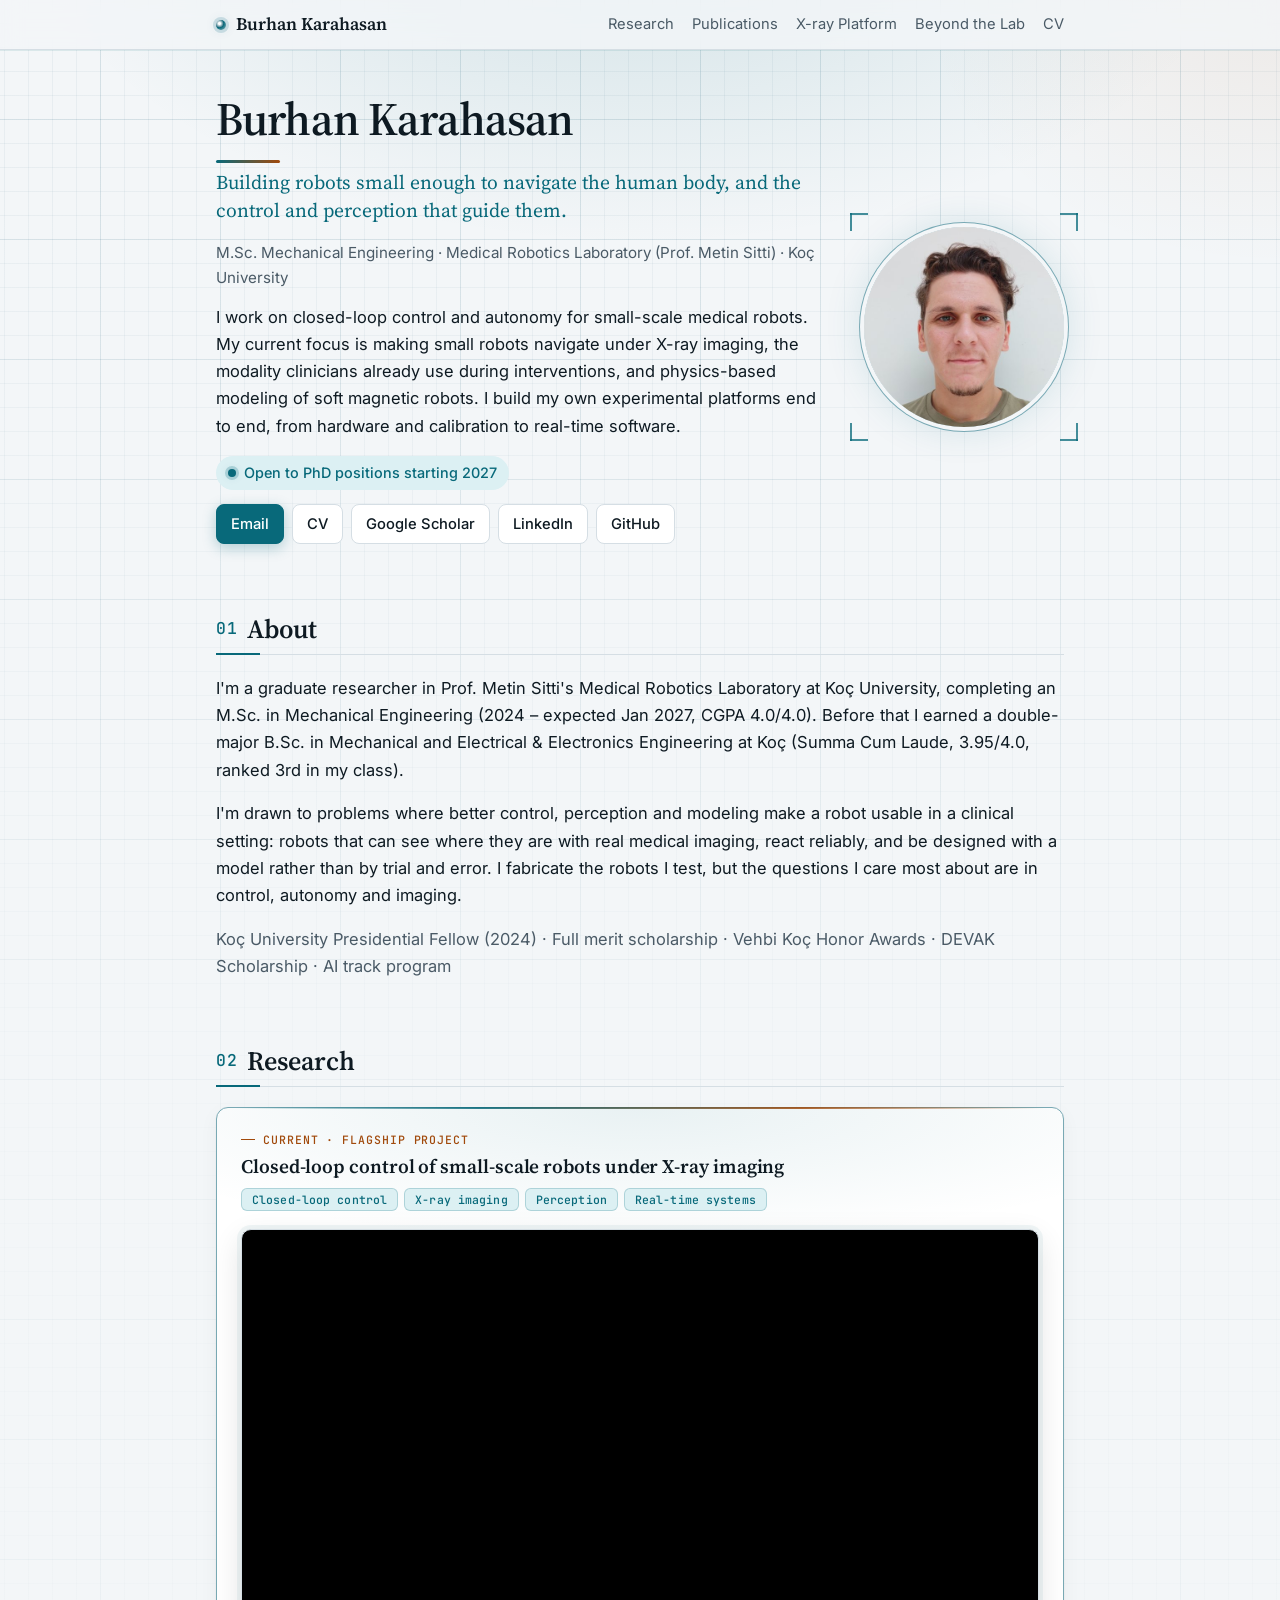
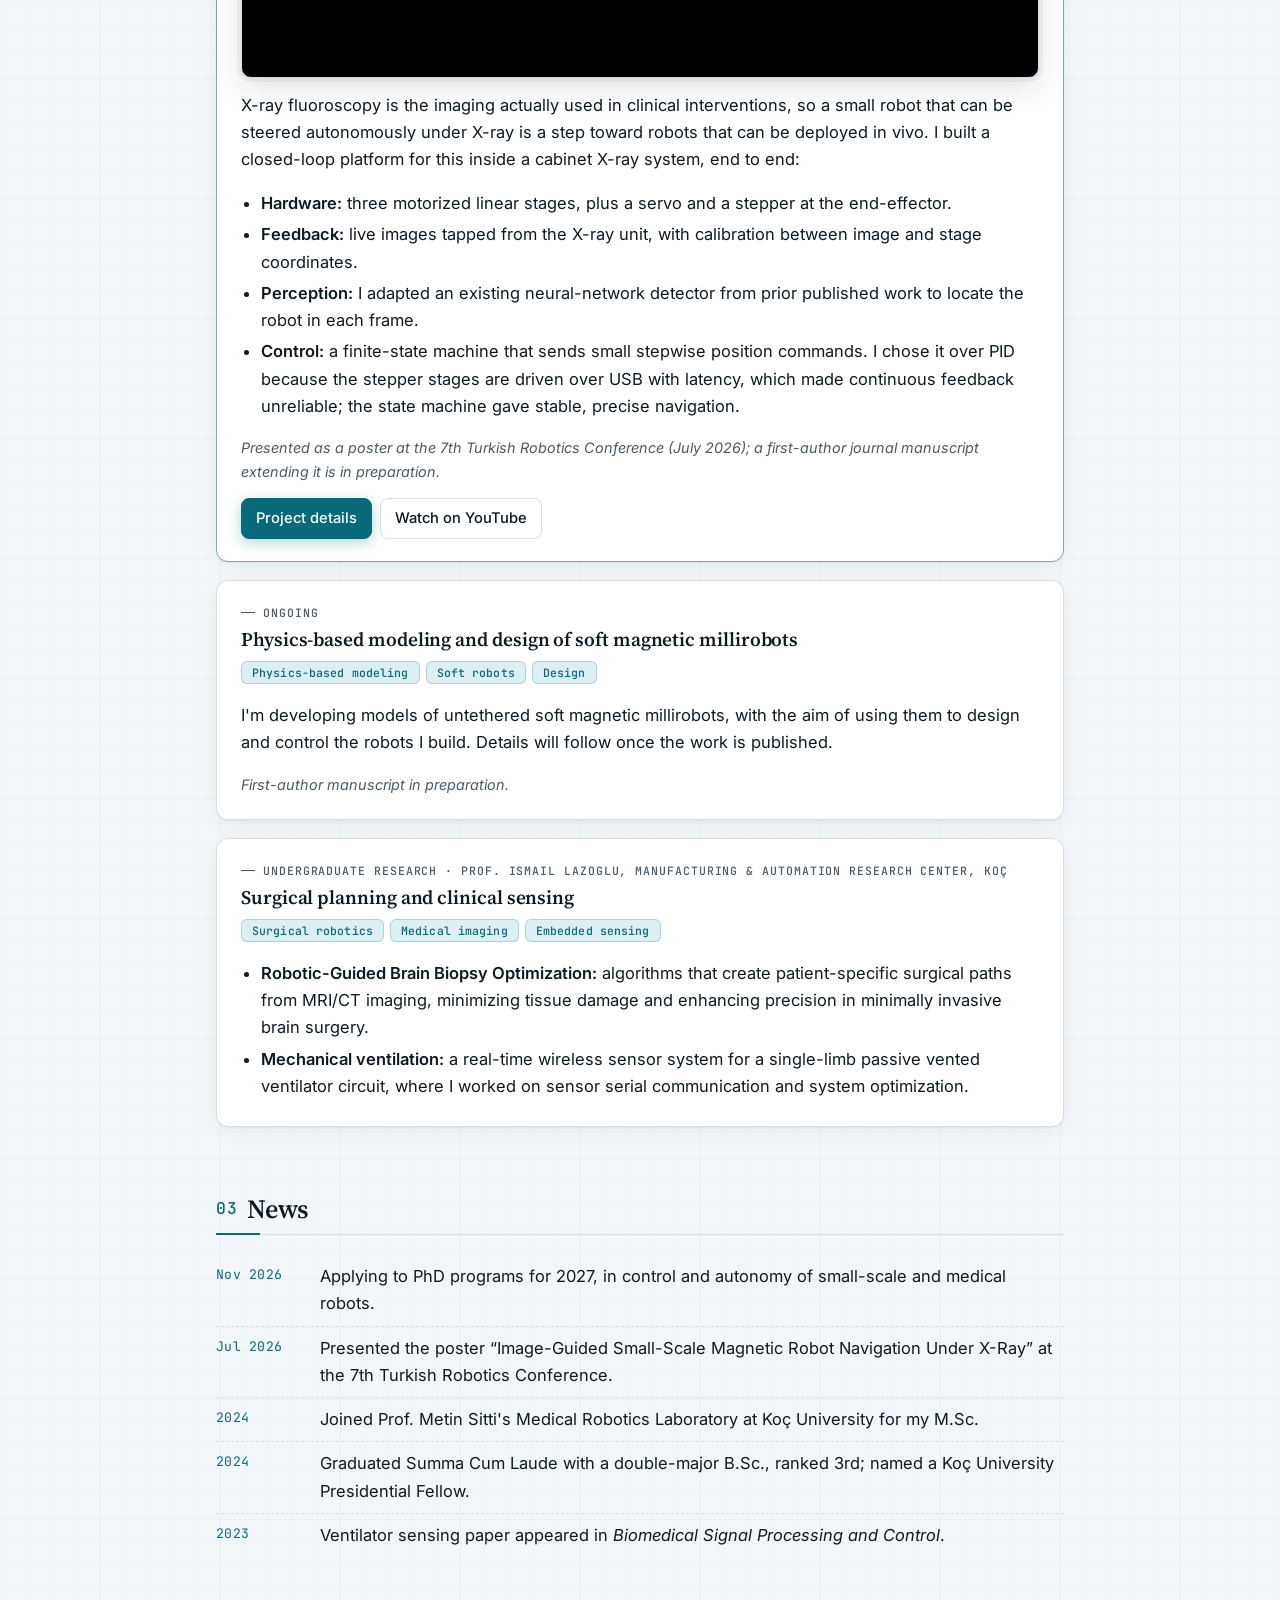
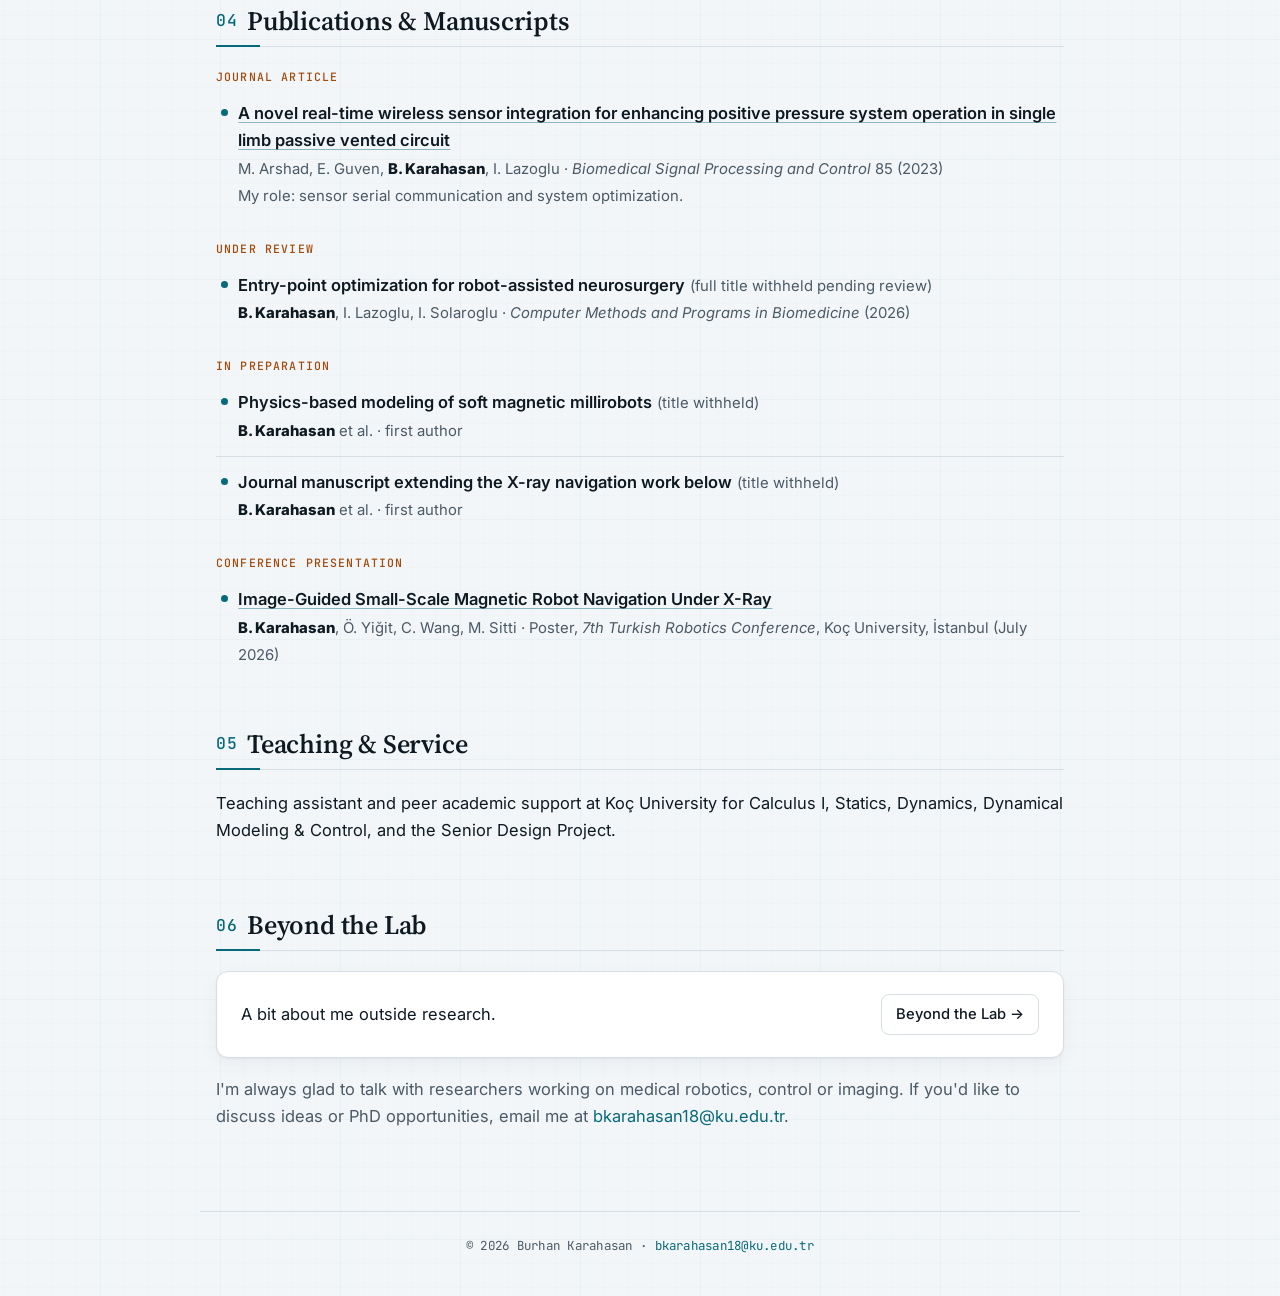
==== commit d177d698: "Bullet publications and bold my name, on site and CV Co-Authored-By: Claude Opus 5.5 <noreply@anthro" ====
--- a/index.html
+++ b/index.html
@@ -103,7 +103,9 @@
 
     /* Publications */
     .pubs { list-style: none; margin: 0; padding: 0; }
-    .pubs li { padding: 12px 0; border-bottom: 1px solid var(--border); }
+    .pubs li { position: relative; padding: 12px 0 12px 1.4rem; border-bottom: 1px solid var(--border); }
+    .pubs li::before { content: ""; position: absolute; left: .3rem; top: 1.25em; width: .45rem; height: .45rem; border-radius: 50%; background: var(--accent); }
+    .pubs strong { font-weight: 800; color: var(--text); }
     .pubs li:last-child { border-bottom: 0; }
     .pub-title { font-weight: 600; }
     .pub-meta { color: var(--muted); font-size: 0.93rem; }
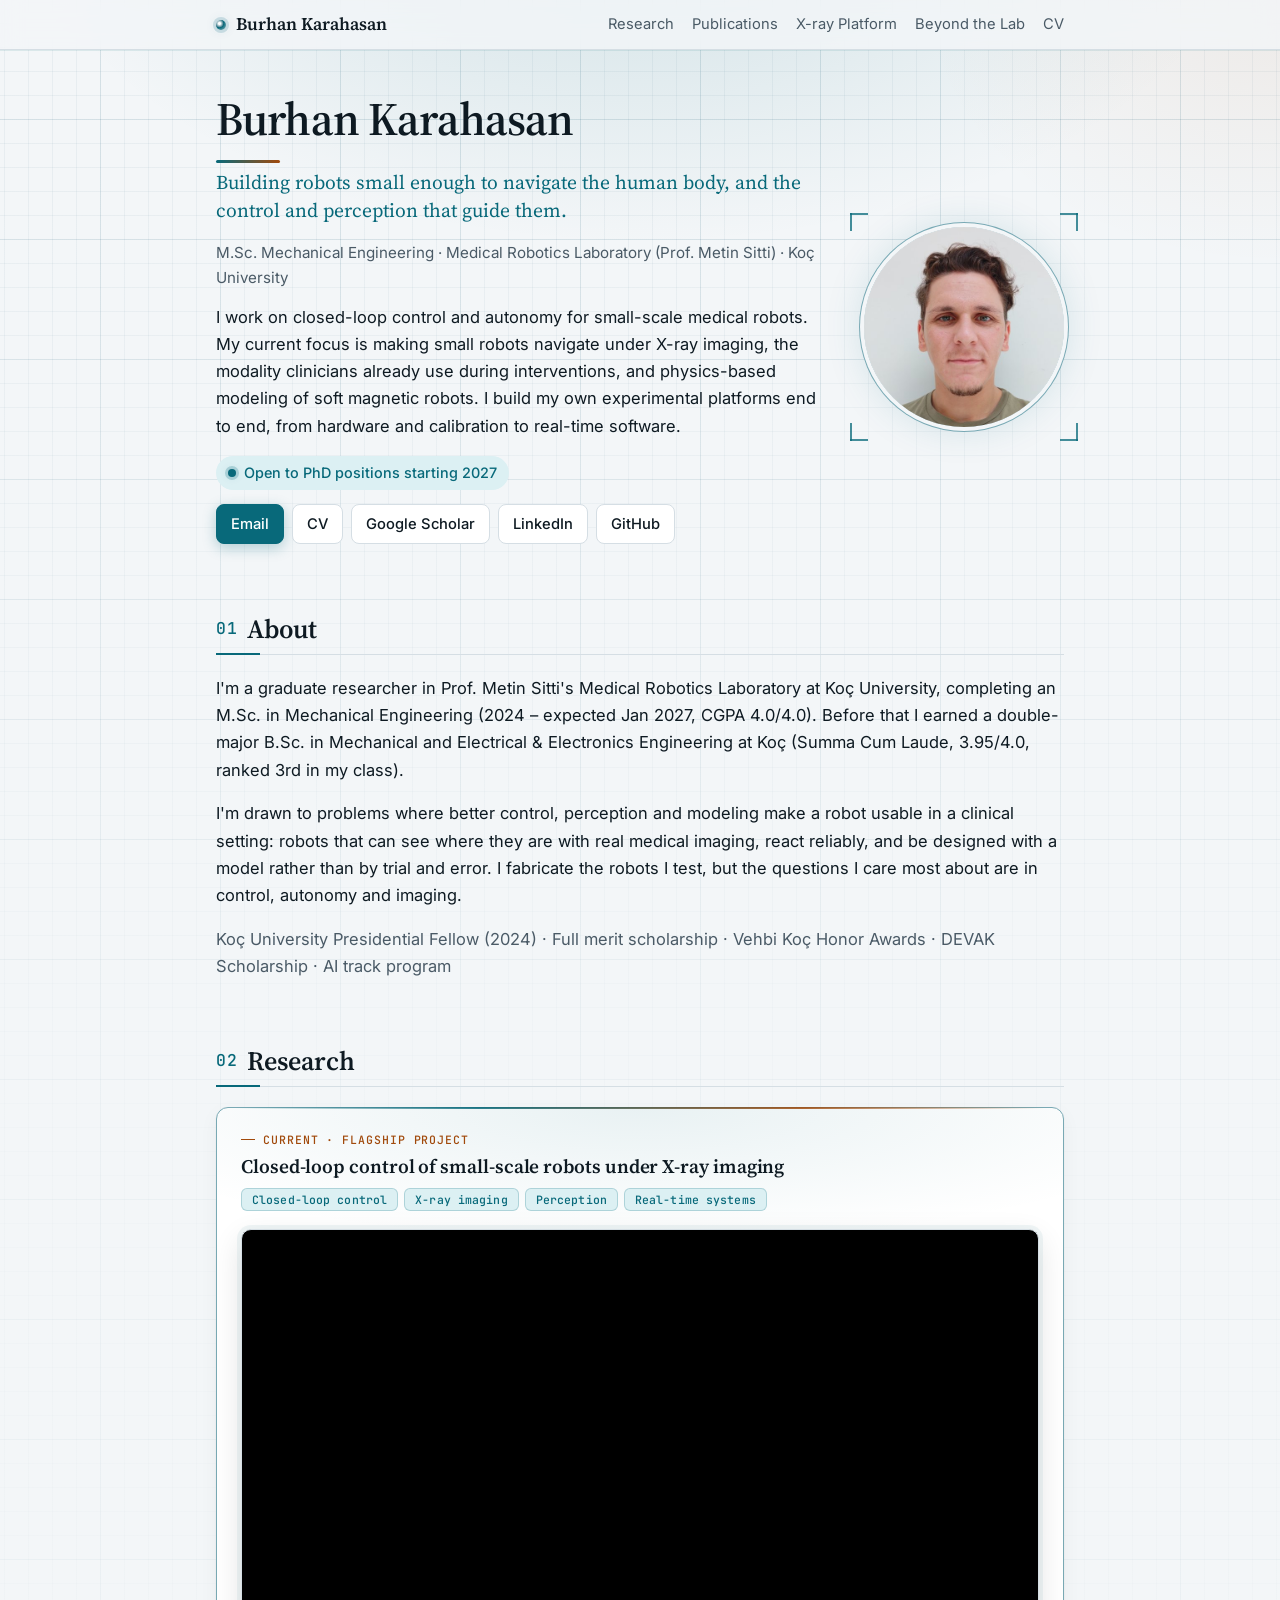
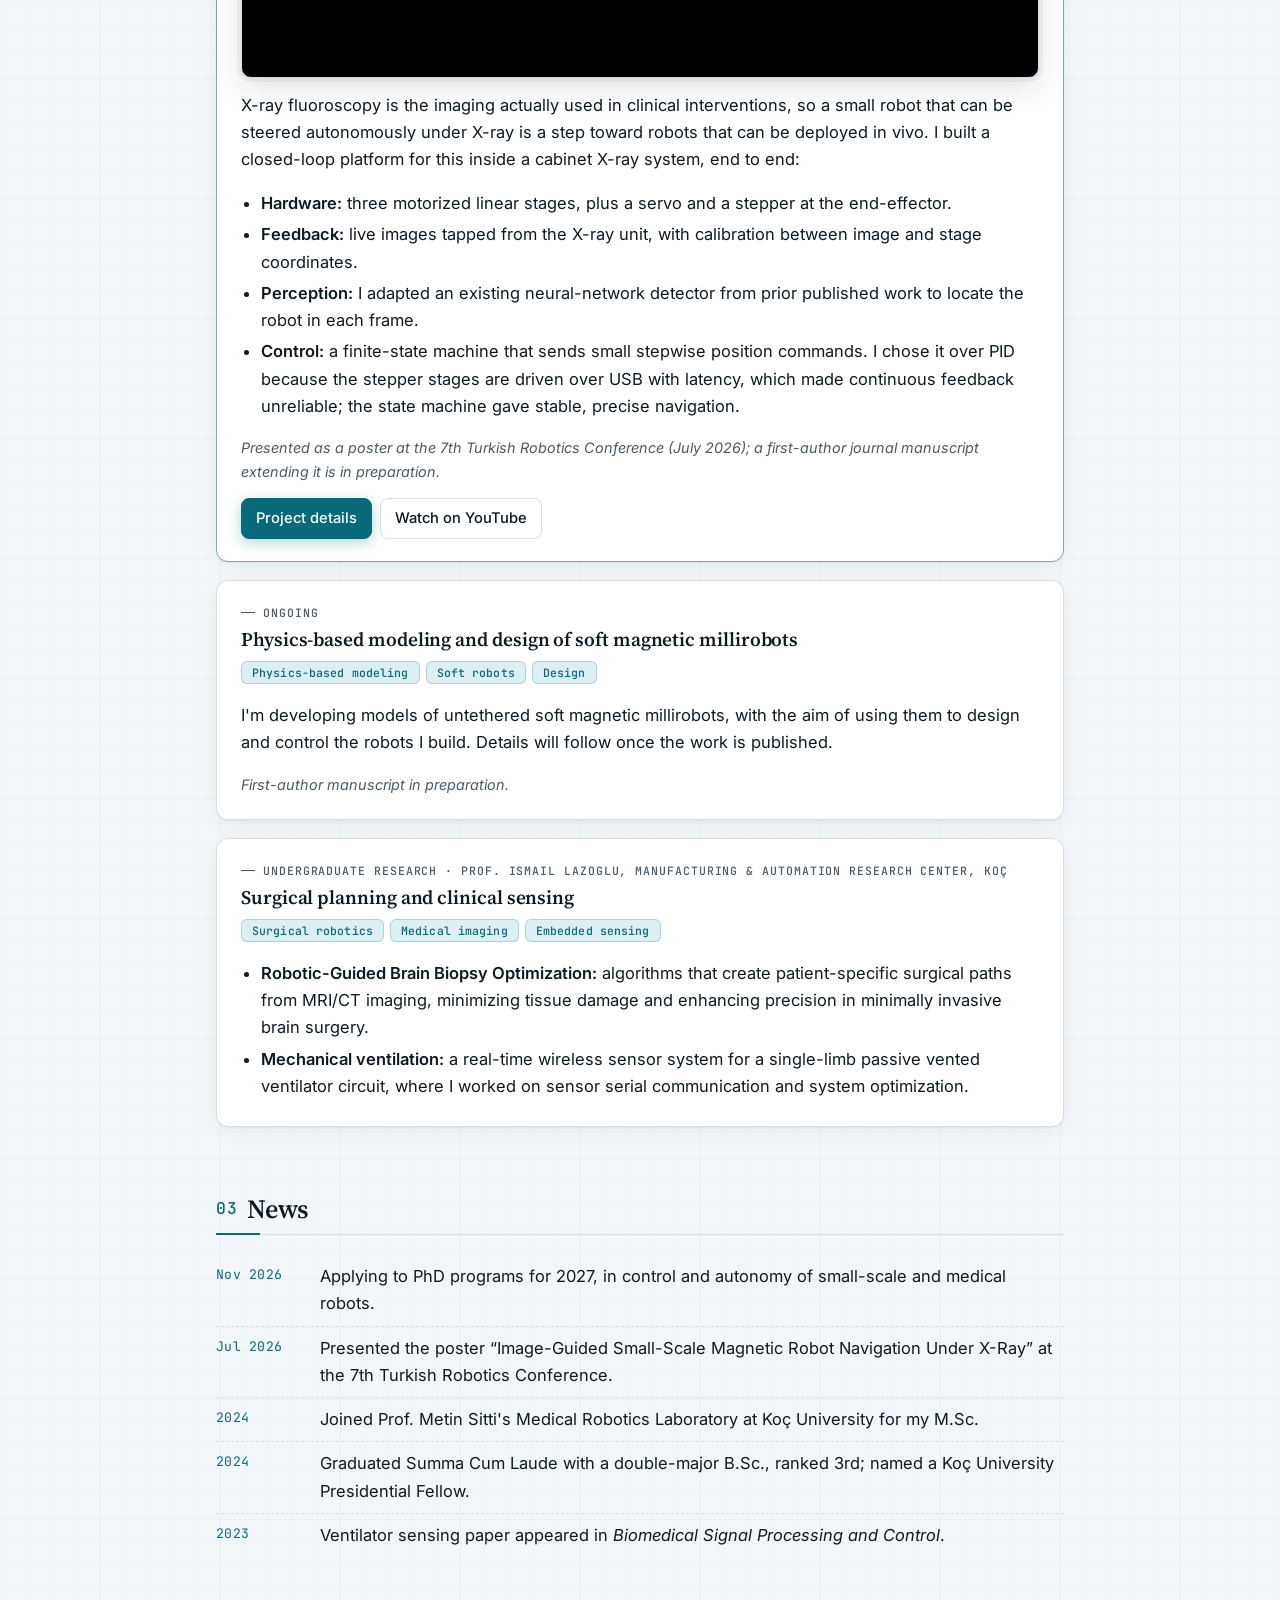
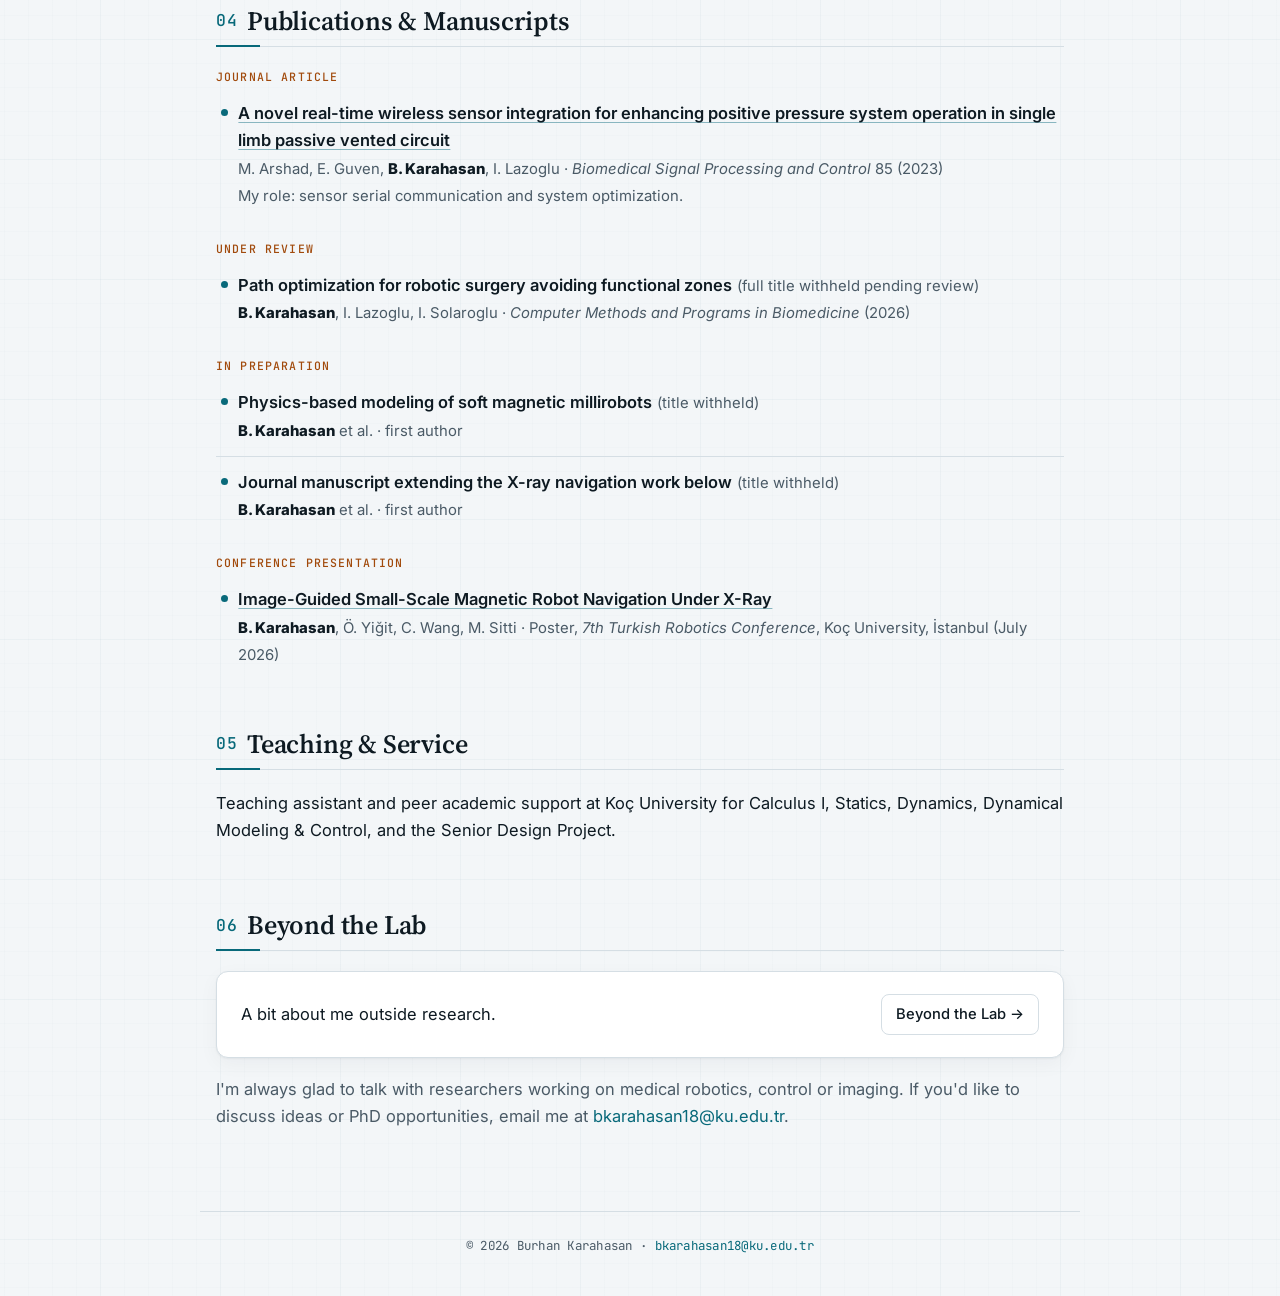
==== commit 56427fc2: "Retitle the under-review surgery paper Co-Authored-By: Claude Opus 5.5 <noreply@anthropic.com>" ====
--- a/index.html
+++ b/index.html
@@ -267,7 +267,7 @@
     <p class="pub-group">Under review</p>
     <ul class="pubs">
       <li>
-        <span class="pub-title">Entry-point optimization for robot-assisted neurosurgery</span>
+        <span class="pub-title">Path optimization for robotic surgery avoiding functional zones</span>
         <span class="pub-meta">(full title withheld pending review)</span><br>
         <span class="pub-meta"><strong>B. Karahasan</strong>, I. Lazoglu, I. Solaroglu · <em>Computer Methods and Programs in Biomedicine</em> (2026)</span>
       </li>
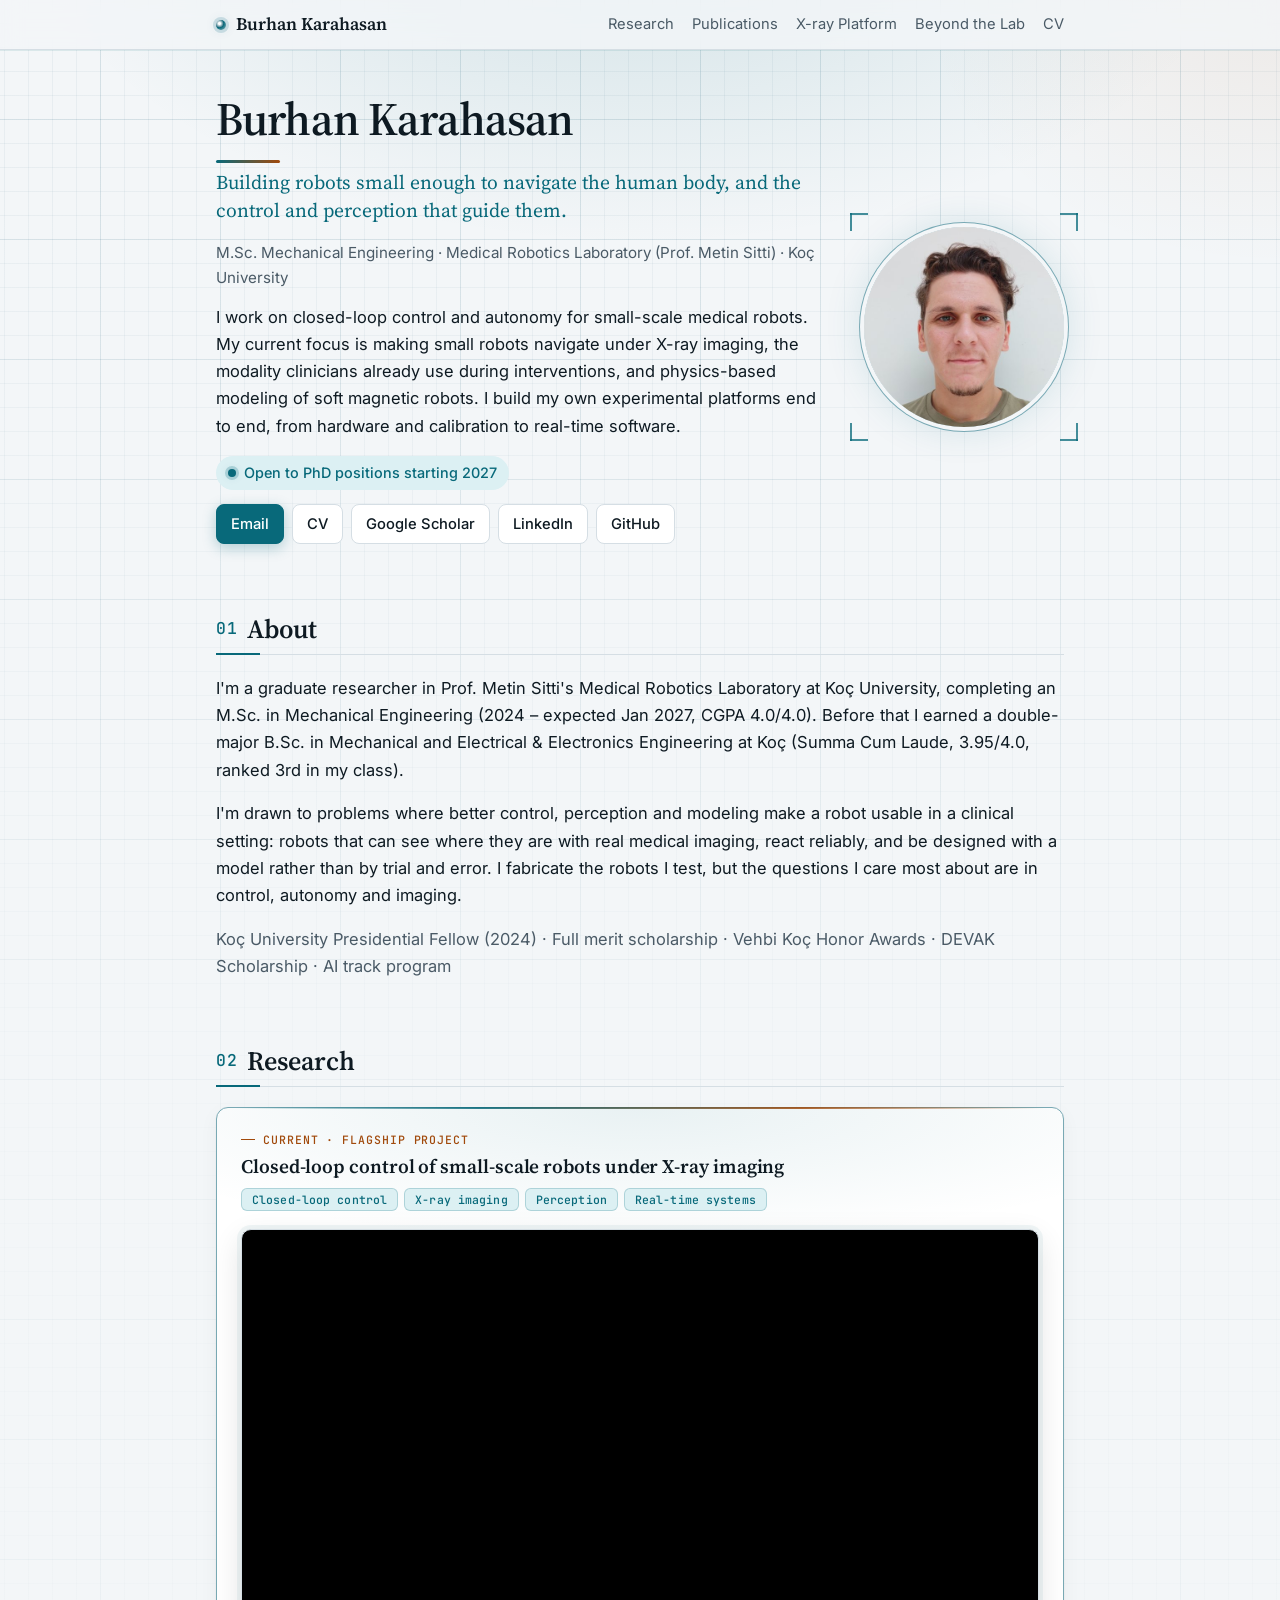
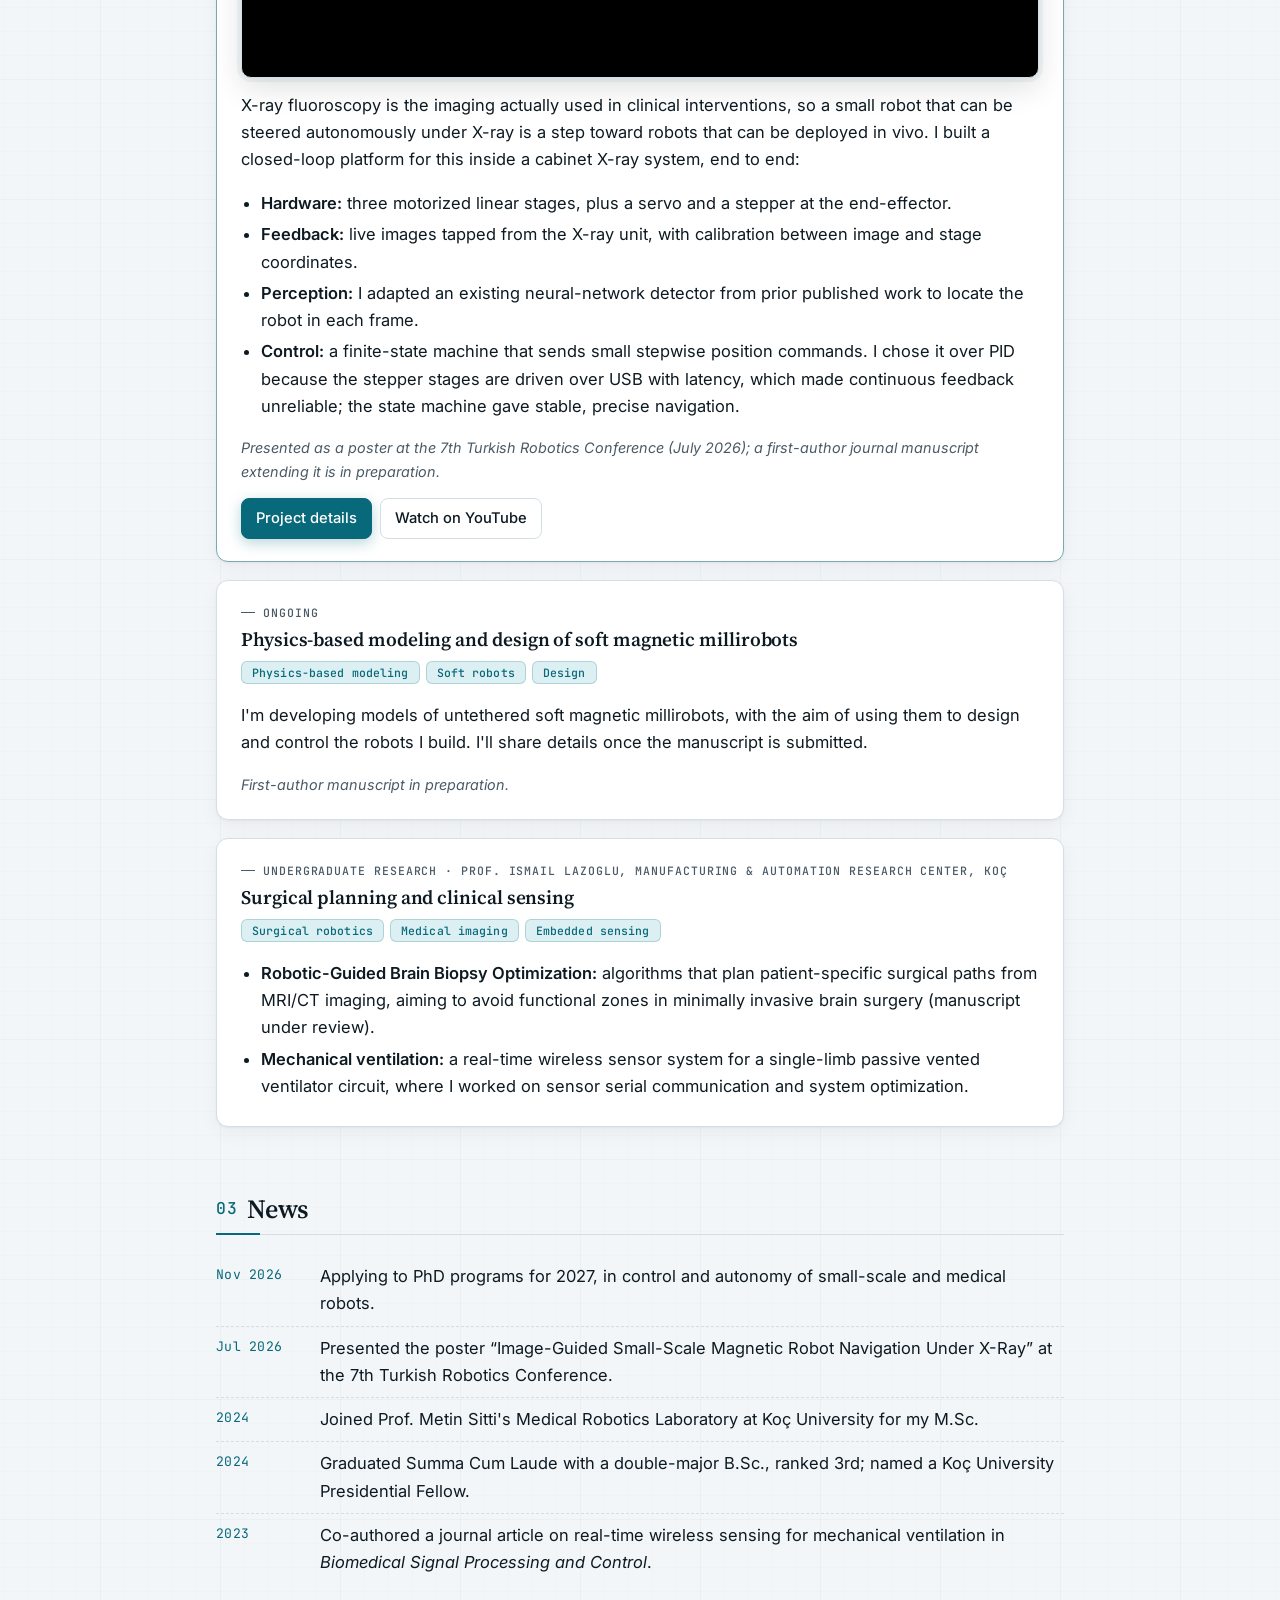
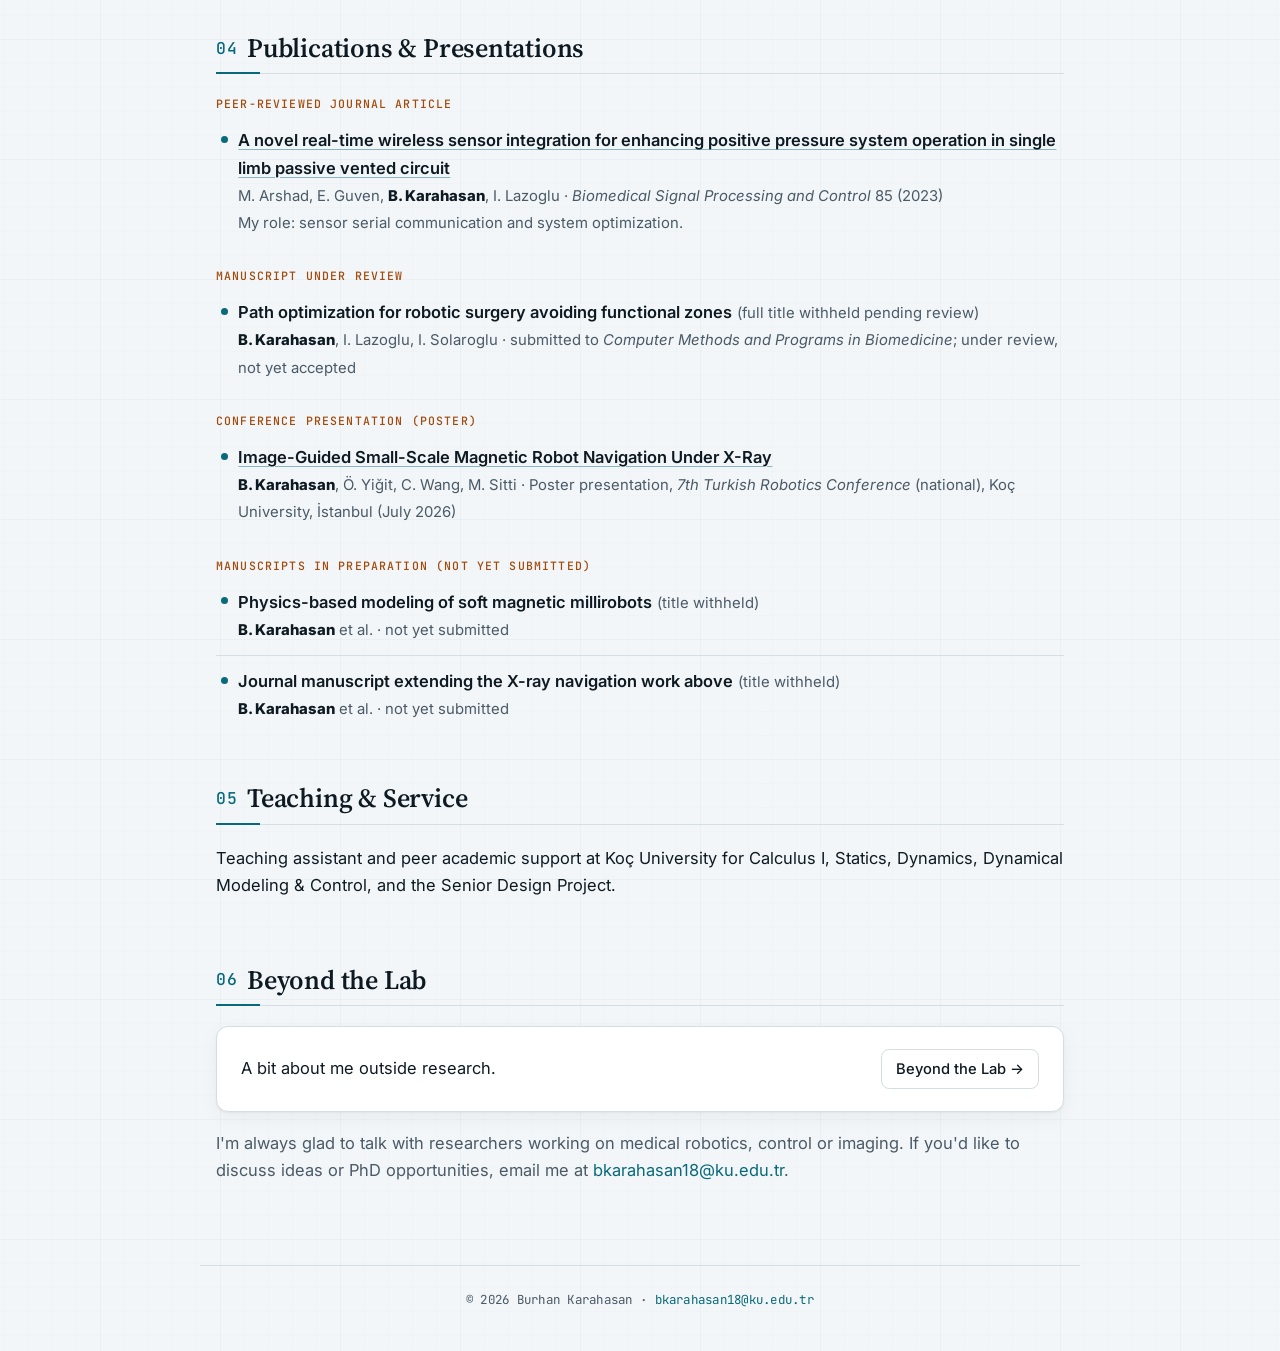
==== commit 6a697762: "Honest publication record: separate peer-reviewed, under review, poster and unsubmitted work; add co" ====
--- a/index.html
+++ b/index.html
@@ -119,6 +119,22 @@
     .teaser { display: flex; flex-wrap: wrap; align-items: center; justify-content: space-between; gap: 12px; }
     .teaser p { margin: 0; flex: 1 1 320px; }
   </style>
+  <script data-theme-preview>
+    // Preview alternative themes with ?theme=notebook|fluoro|editorial|blueprint; the theme carries over to internal links.
+    (function () {
+      var t = new URLSearchParams(location.search).get('theme');
+      if (!/^(notebook|fluoro|editorial|blueprint|coral)$/.test(t || '')) return;
+      document.write('<link rel="stylesheet" href="css/themes/' + t + '.css">');
+      document.documentElement.setAttribute('data-skin', t);
+      addEventListener('DOMContentLoaded', function () {
+        document.querySelectorAll('a[href]').forEach(function (a) {
+          var h = a.getAttribute('href');
+          if (/^(https?:|mailto:|#)/.test(h) || /\.pdf$/.test(h)) return;
+          var parts = h.split('#'); a.setAttribute('href', parts[0] + '?theme=' + t + (parts[1] ? '#' + parts[1] : ''));
+        });
+      });
+    })();
+  </script>
 </head>
 <body>
 
@@ -217,7 +233,7 @@
       </ul>
       <p>
         I'm developing models of untethered soft magnetic millirobots, with the aim of using them to design and control the robots
-        I build. Details will follow once the work is published.
+        I build. I'll share details once the manuscript is submitted.
       </p>
       <p class="status">First-author manuscript in preparation.</p>
     </article>
@@ -231,8 +247,8 @@
         <li class="tag">Embedded sensing</li>
       </ul>
       <ul>
-        <li><strong>Robotic-Guided Brain Biopsy Optimization:</strong> algorithms that create patient-specific surgical paths from MRI/CT imaging,
-          minimizing tissue damage and enhancing precision in minimally invasive brain surgery.</li>
+        <li><strong>Robotic-Guided Brain Biopsy Optimization:</strong> algorithms that plan patient-specific surgical paths from MRI/CT imaging,
+          aiming to avoid functional zones in minimally invasive brain surgery (manuscript under review).</li>
         <li><strong>Mechanical ventilation:</strong> a real-time wireless sensor system for a single-limb passive vented ventilator circuit,
           where I worked on sensor serial communication and system optimization.</li>
       </ul>
@@ -247,15 +263,15 @@
       <li><time datetime="2026-07">Jul 2026</time><span>Presented the poster “Image-Guided Small-Scale Magnetic Robot Navigation Under X-Ray” at the 7th Turkish Robotics Conference.</span></li>
       <li><time datetime="2024">2024</time><span>Joined Prof. Metin Sitti's Medical Robotics Laboratory at Koç University for my M.Sc.</span></li>
       <li><time datetime="2024">2024</time><span>Graduated Summa Cum Laude with a double-major B.Sc., ranked 3rd; named a Koç University Presidential Fellow.</span></li>
-      <li><time datetime="2023">2023</time><span>Ventilator sensing paper appeared in <em>Biomedical Signal Processing and Control</em>.</span></li>
+      <li><time datetime="2023">2023</time><span>Co-authored a journal article on real-time wireless sensing for mechanical ventilation in <em>Biomedical Signal Processing and Control</em>.</span></li>
     </ul>
   </section>
 
   <!-- Publications -->
   <section class="section" id="publications">
-    <h2>Publications &amp; Manuscripts</h2>
-
-    <p class="pub-group">Journal article</p>
+    <h2>Publications &amp; Presentations</h2>
+
+    <p class="pub-group">Peer-reviewed journal article</p>
     <ul class="pubs">
       <li>
         <a class="pub-title" href="https://www.sciencedirect.com/science/article/pii/S1746809423004275">A novel real-time wireless sensor integration for enhancing positive pressure system operation in single limb passive vented circuit</a><br>
@@ -264,34 +280,34 @@
       </li>
     </ul>
 
-    <p class="pub-group">Under review</p>
+    <p class="pub-group">Manuscript under review</p>
     <ul class="pubs">
       <li>
         <span class="pub-title">Path optimization for robotic surgery avoiding functional zones</span>
         <span class="pub-meta">(full title withheld pending review)</span><br>
-        <span class="pub-meta"><strong>B. Karahasan</strong>, I. Lazoglu, I. Solaroglu · <em>Computer Methods and Programs in Biomedicine</em> (2026)</span>
-      </li>
-    </ul>
-
-    <p class="pub-group">In preparation</p>
+        <span class="pub-meta"><strong>B. Karahasan</strong>, I. Lazoglu, I. Solaroglu · submitted to <em>Computer Methods and Programs in Biomedicine</em>; under review, not yet accepted</span>
+      </li>
+    </ul>
+
+    <p class="pub-group">Conference presentation (poster)</p>
+    <ul class="pubs">
+      <li>
+        <a class="pub-title" href="projects/xray-platform.html">Image-Guided Small-Scale Magnetic Robot Navigation Under X-Ray</a><br>
+        <span class="pub-meta"><strong>B. Karahasan</strong>, Ö. Yiğit, C. Wang, M. Sitti · Poster presentation, <em>7th Turkish Robotics Conference</em> (national), Koç University, İstanbul (July 2026)</span>
+      </li>
+    </ul>
+
+    <p class="pub-group">Manuscripts in preparation (not yet submitted)</p>
     <ul class="pubs">
       <li>
         <span class="pub-title">Physics-based modeling of soft magnetic millirobots</span>
         <span class="pub-meta">(title withheld)</span><br>
-        <span class="pub-meta"><strong>B. Karahasan</strong> et al. · first author</span>
-      </li>
-      <li>
-        <span class="pub-title">Journal manuscript extending the X-ray navigation work below</span>
+        <span class="pub-meta"><strong>B. Karahasan</strong> et al. · not yet submitted</span>
+      </li>
+      <li>
+        <span class="pub-title">Journal manuscript extending the X-ray navigation work above</span>
         <span class="pub-meta">(title withheld)</span><br>
-        <span class="pub-meta"><strong>B. Karahasan</strong> et al. · first author</span>
-      </li>
-    </ul>
-
-    <p class="pub-group">Conference presentation</p>
-    <ul class="pubs">
-      <li>
-        <a class="pub-title" href="projects/xray-platform.html">Image-Guided Small-Scale Magnetic Robot Navigation Under X-Ray</a><br>
-        <span class="pub-meta"><strong>B. Karahasan</strong>, Ö. Yiğit, C. Wang, M. Sitti · Poster, <em>7th Turkish Robotics Conference</em>, Koç University, İstanbul (July 2026)</span>
+        <span class="pub-meta"><strong>B. Karahasan</strong> et al. · not yet submitted</span>
       </li>
     </ul>
   </section>
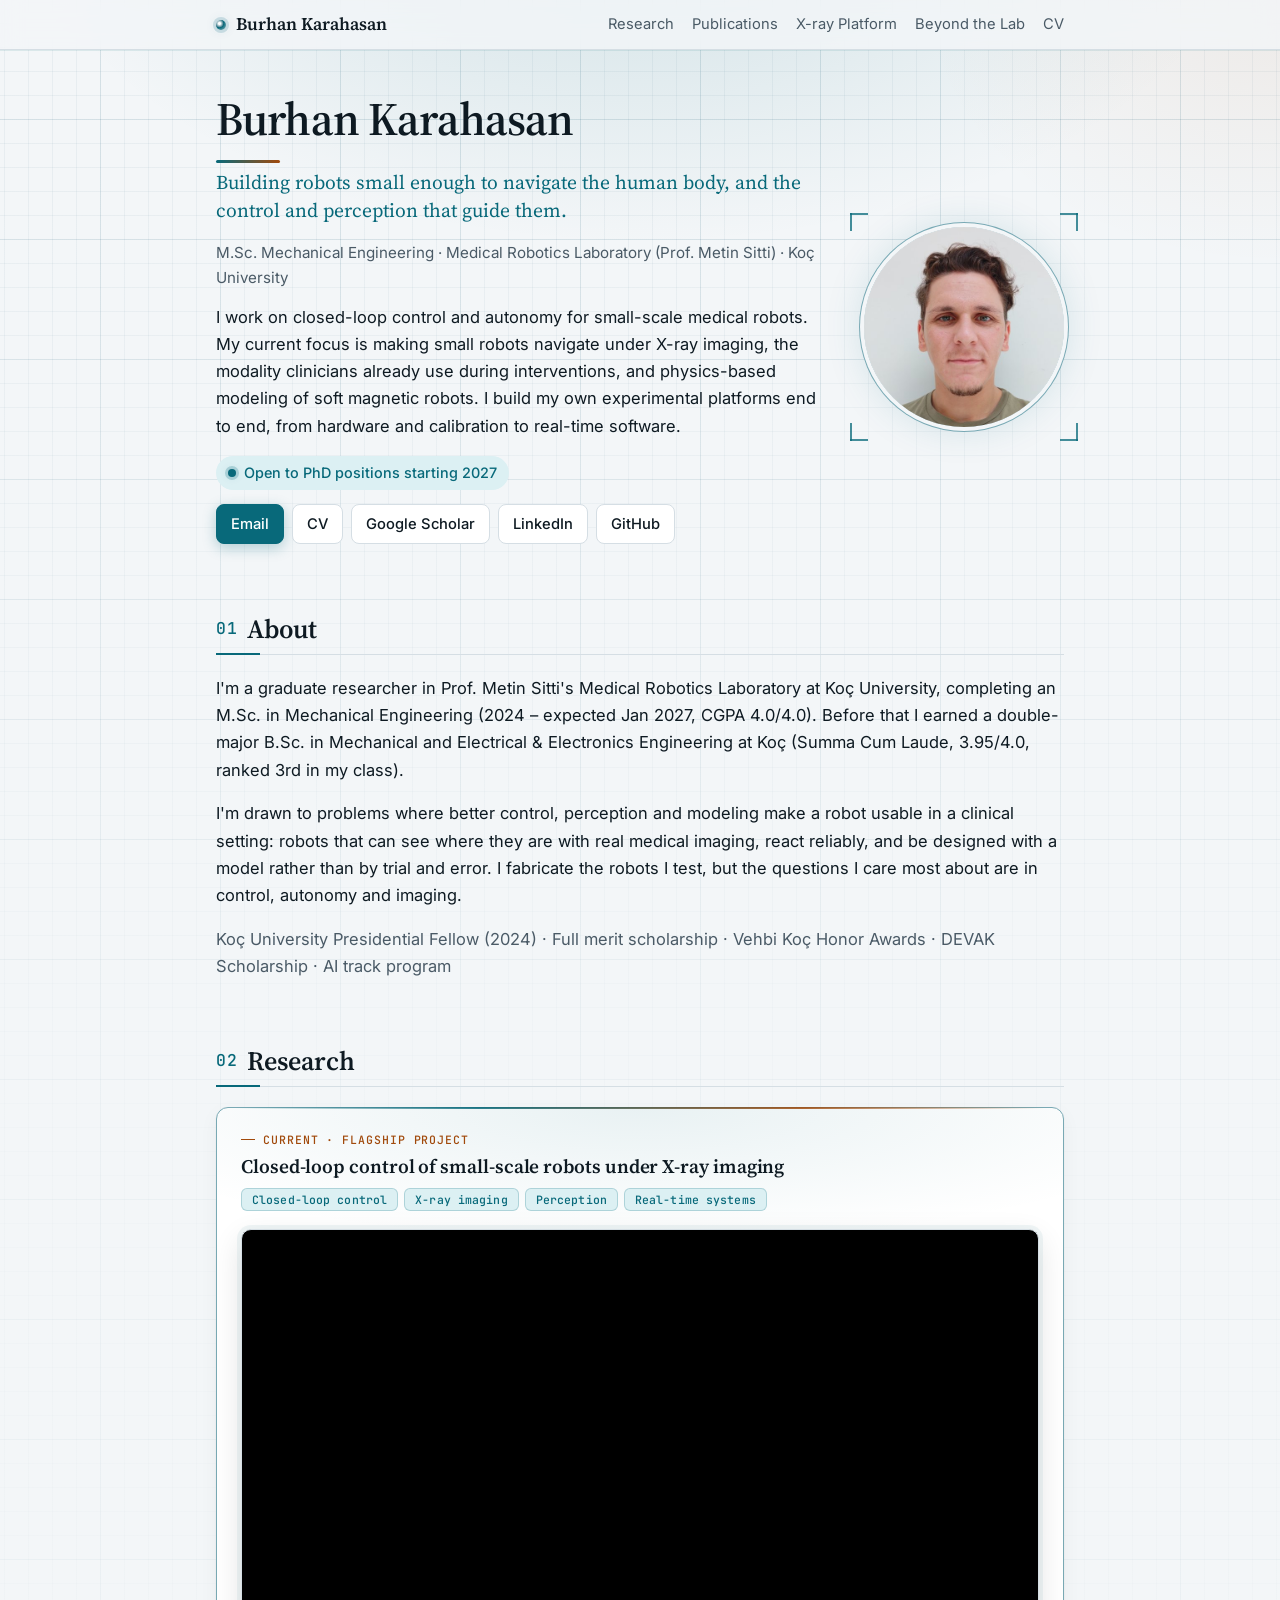
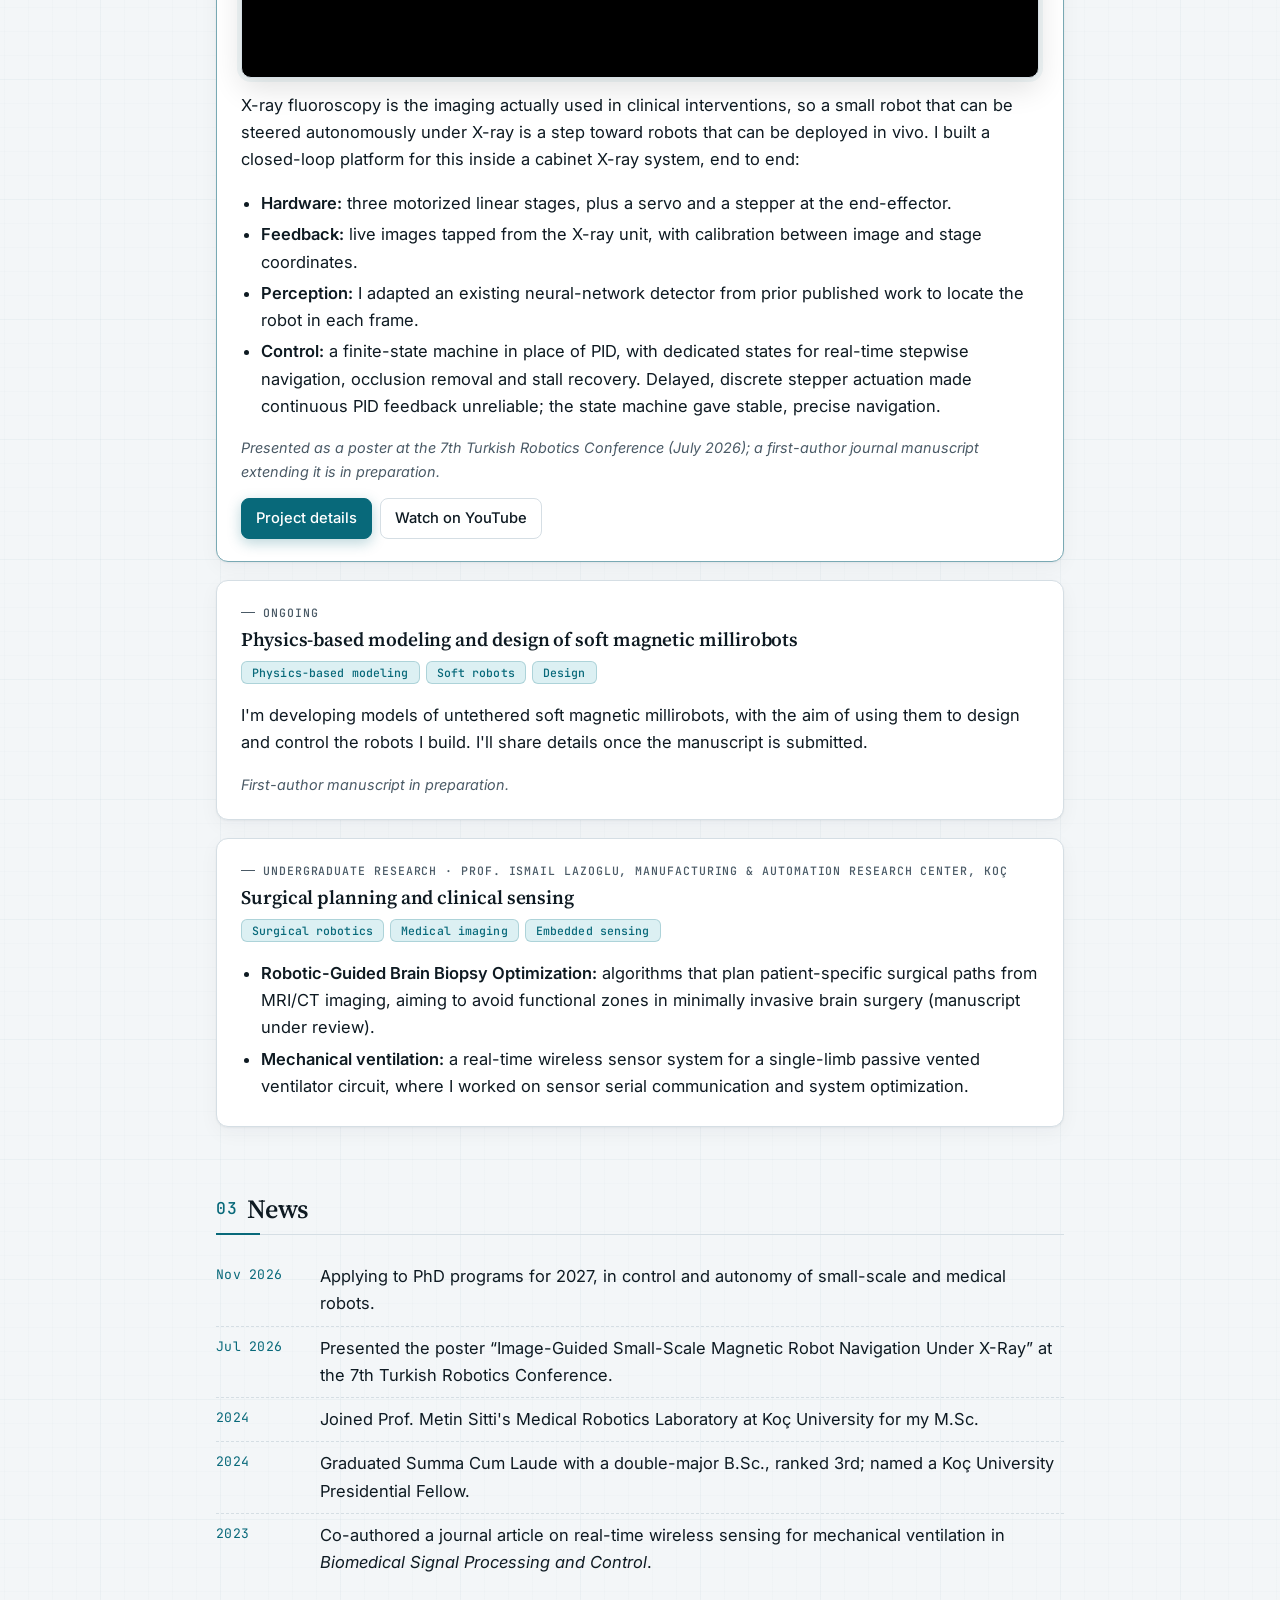
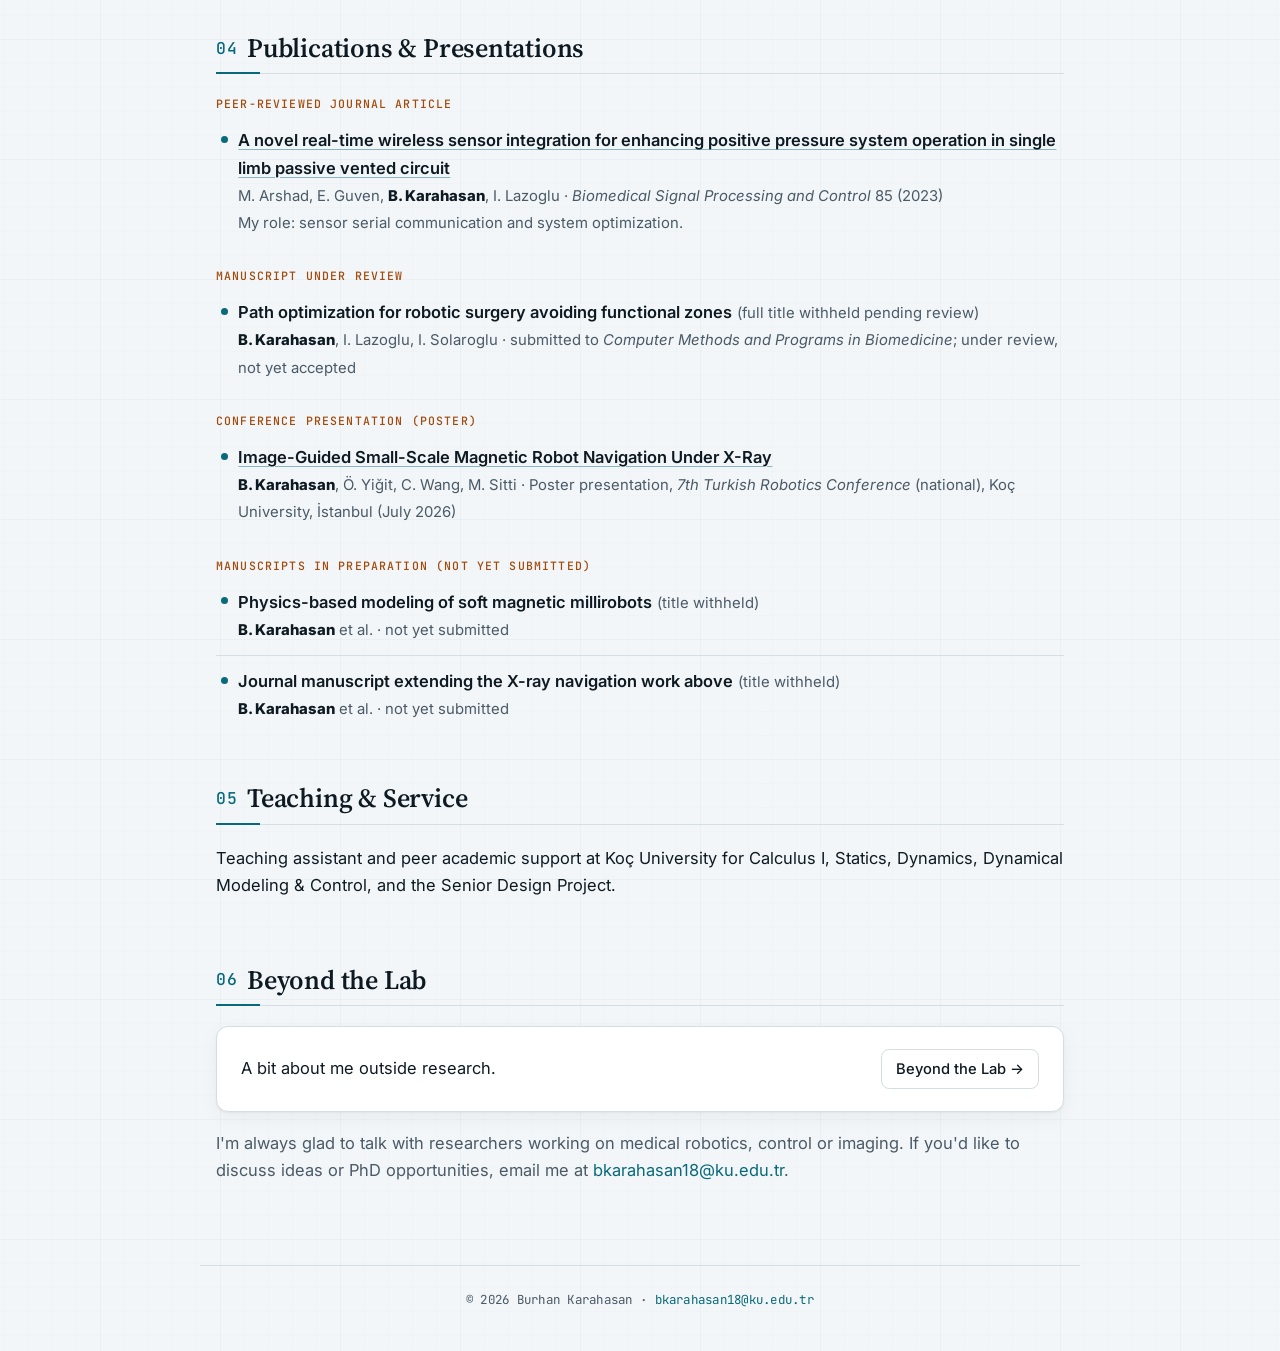
==== commit d783dccf: "Explain FSM controller: navigation, occlusion removal and stall recovery states; update CV Co-Author" ====
--- a/index.html
+++ b/index.html
@@ -213,8 +213,8 @@
         <li><strong>Hardware:</strong> three motorized linear stages, plus a servo and a stepper at the end-effector.</li>
         <li><strong>Feedback:</strong> live images tapped from the X-ray unit, with calibration between image and stage coordinates.</li>
         <li><strong>Perception:</strong> I adapted an existing neural-network detector from prior published work to locate the robot in each frame.</li>
-        <li><strong>Control:</strong> a finite-state machine that sends small stepwise position commands. I chose it over PID because the
-          stepper stages are driven over USB with latency, which made continuous feedback unreliable; the state machine gave stable, precise navigation.</li>
+        <li><strong>Control:</strong> a finite-state machine in place of PID, with dedicated states for real-time stepwise navigation,
+          occlusion removal and stall recovery. Delayed, discrete stepper actuation made continuous PID feedback unreliable; the state machine gave stable, precise navigation.</li>
       </ul>
       <p class="status">Presented as a poster at the 7th Turkish Robotics Conference (July 2026); a first-author journal manuscript extending it is in preparation.</p>
       <div class="btn-row">
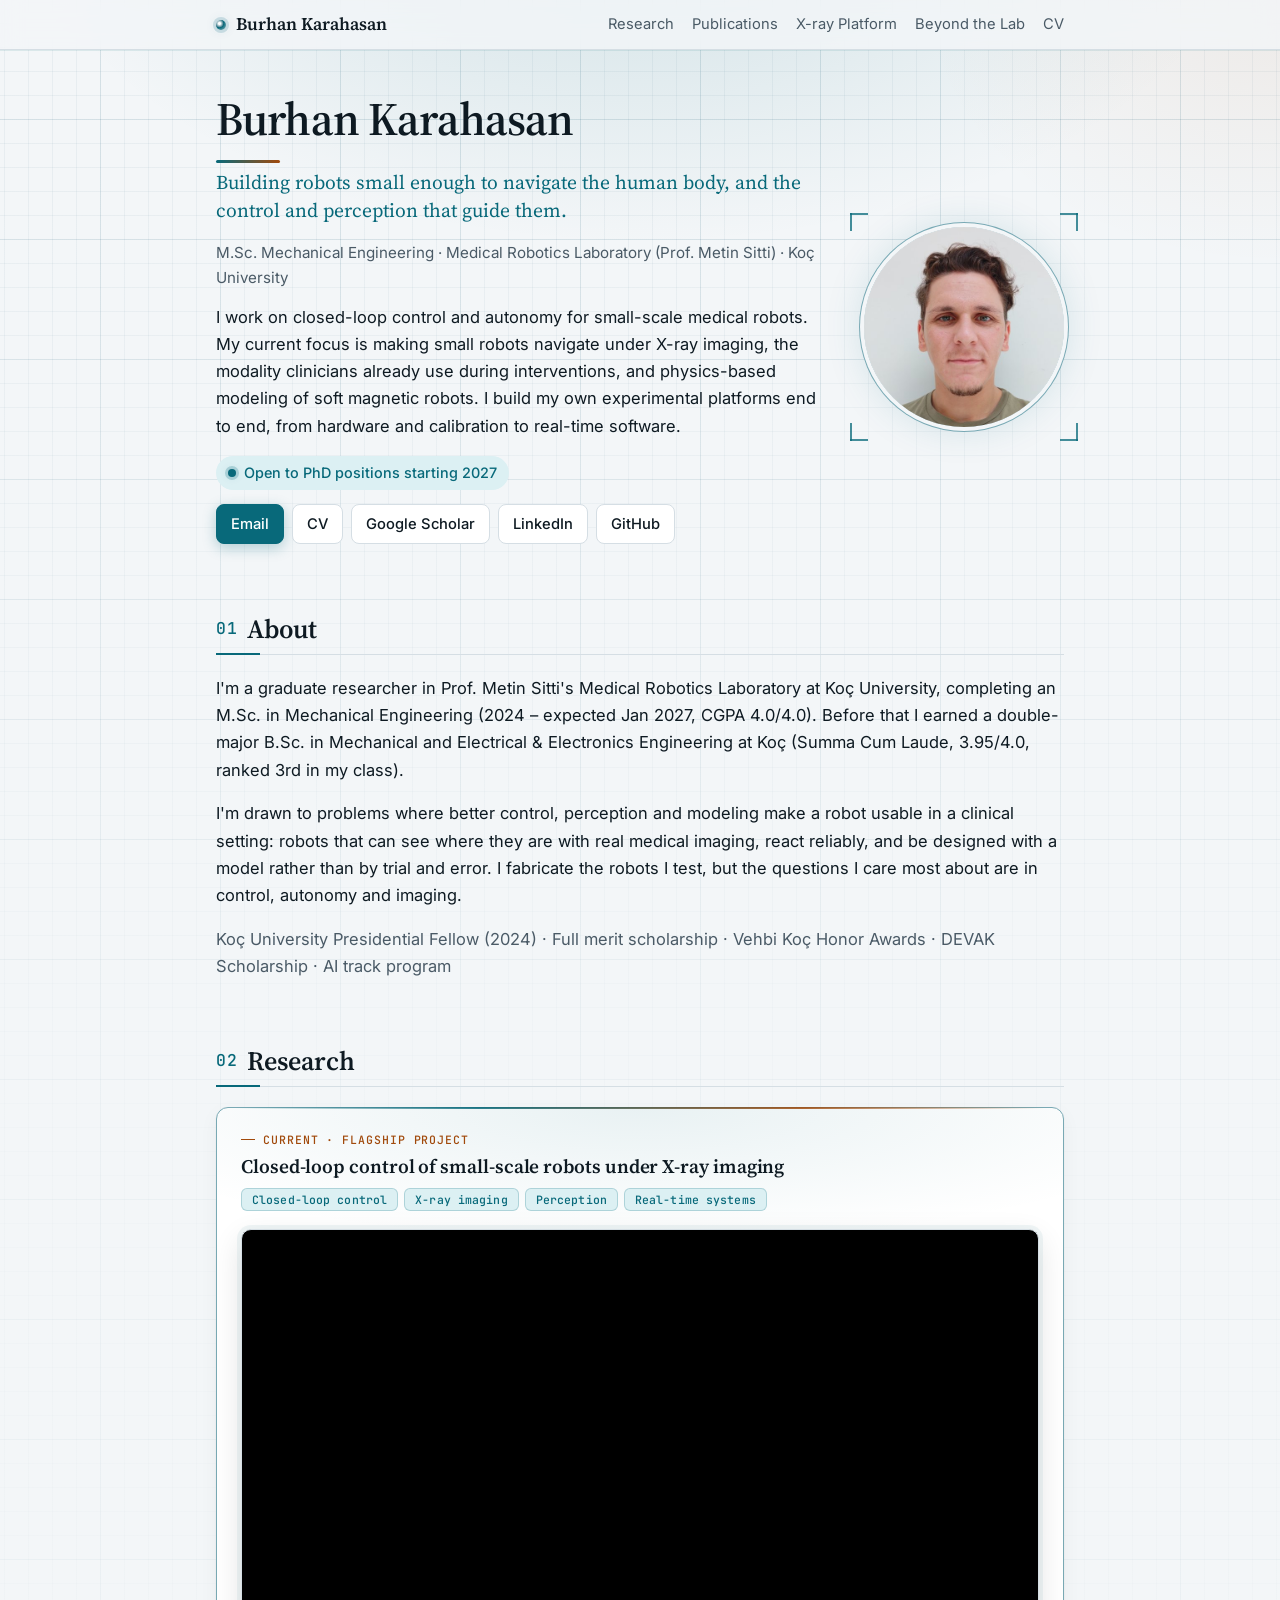
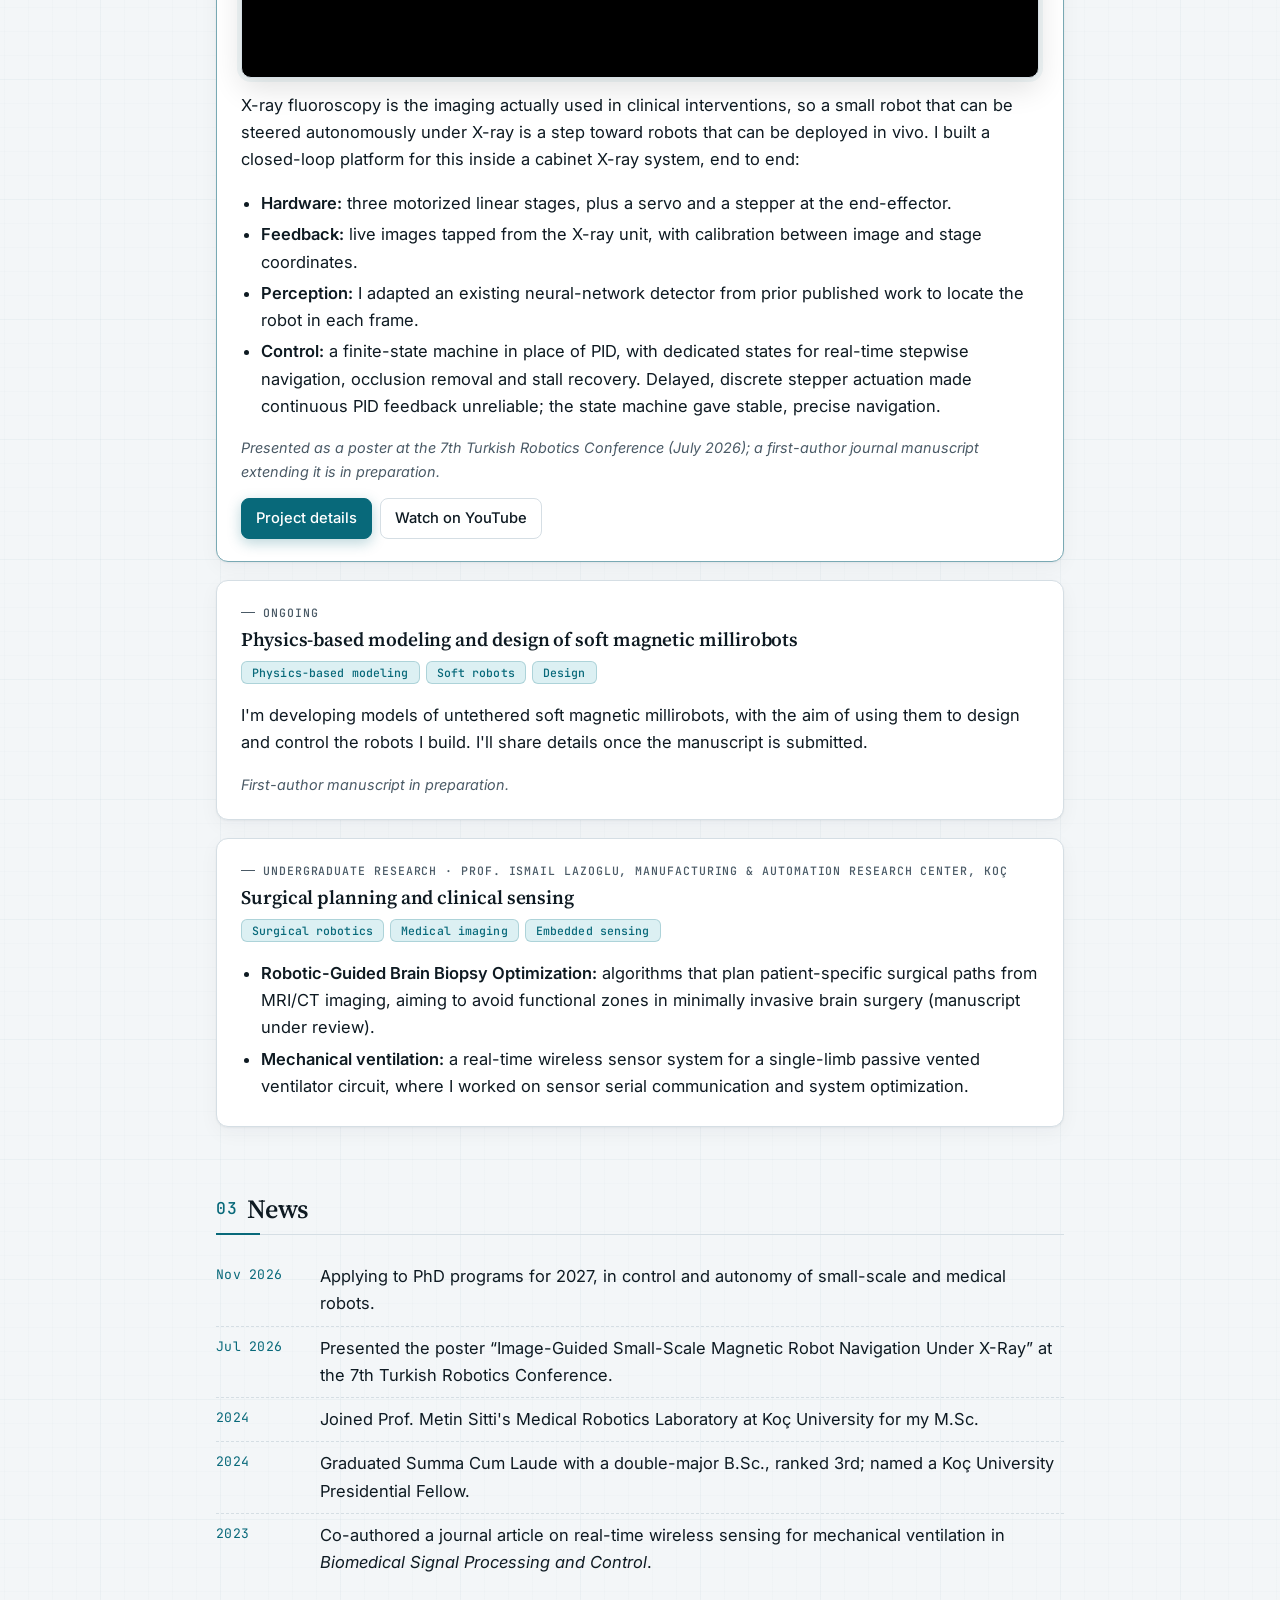
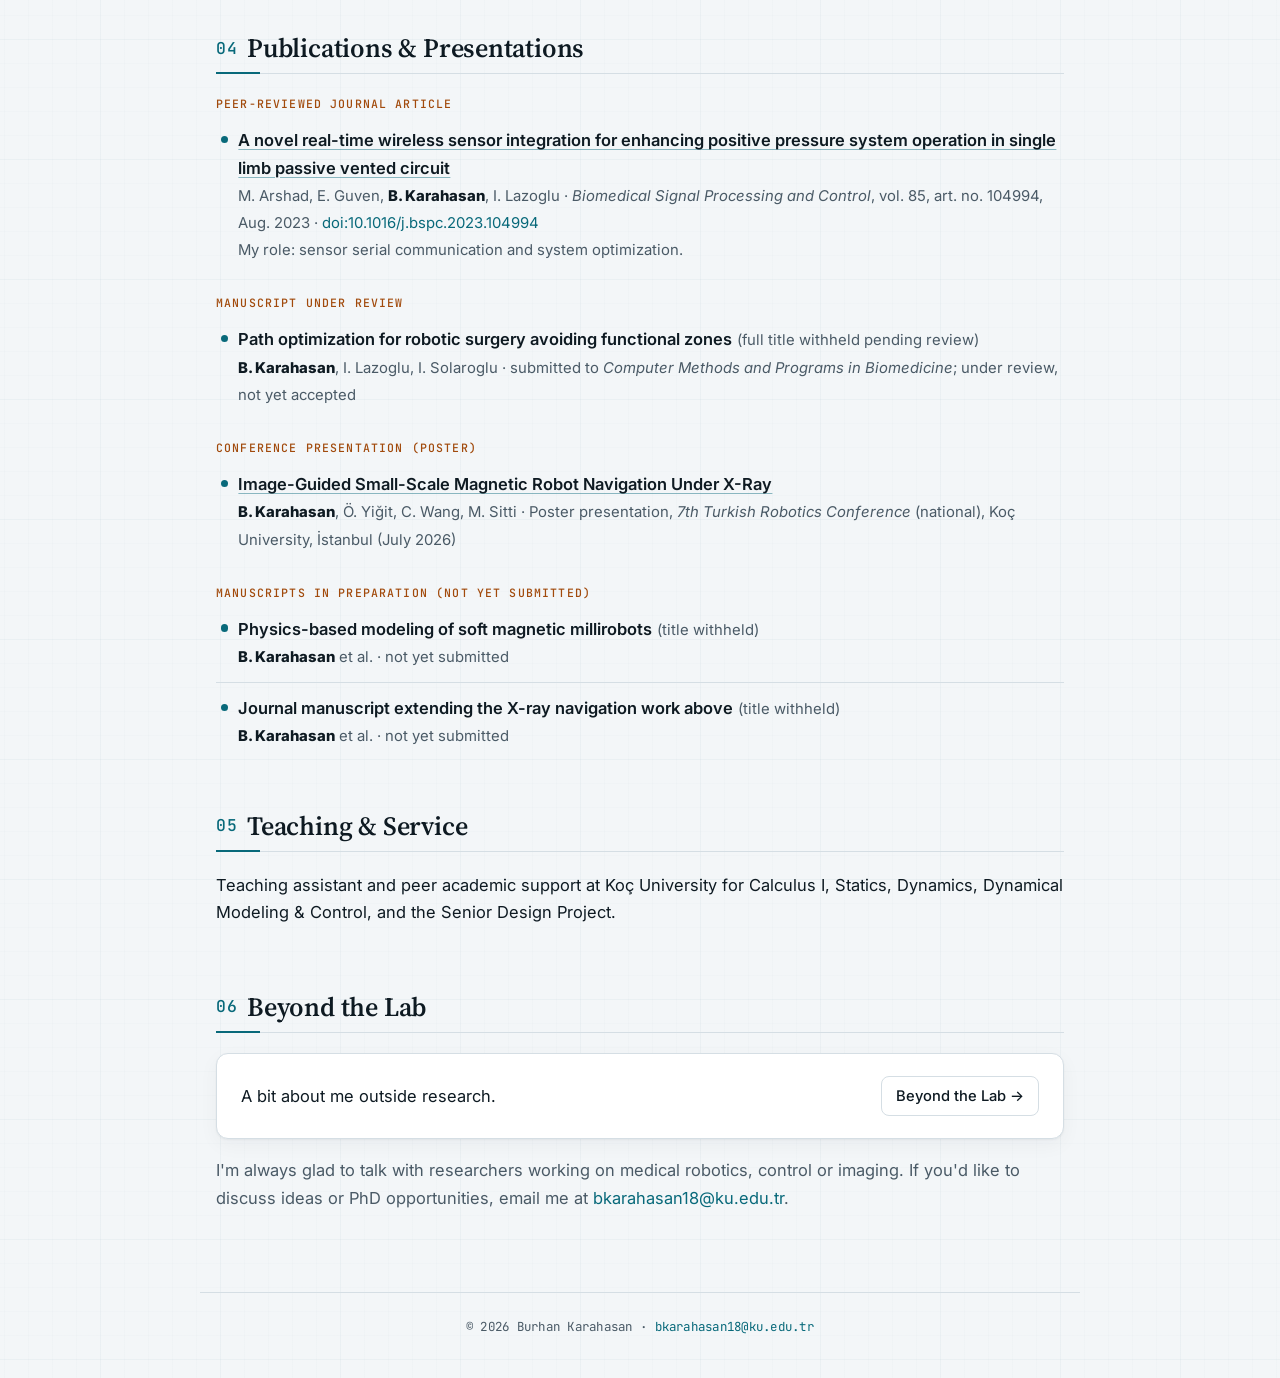
==== commit d831dad4: "Full citation details for the BSPC 2023 article (CV and homepage) Co-Authored-By: Claude Opus 5.5 <n" ====
--- a/index.html
+++ b/index.html
@@ -275,7 +275,7 @@
     <ul class="pubs">
       <li>
         <a class="pub-title" href="https://www.sciencedirect.com/science/article/pii/S1746809423004275">A novel real-time wireless sensor integration for enhancing positive pressure system operation in single limb passive vented circuit</a><br>
-        <span class="pub-meta">M. Arshad, E. Guven, <strong>B. Karahasan</strong>, I. Lazoglu · <em>Biomedical Signal Processing and Control</em> 85 (2023)</span><br>
+        <span class="pub-meta">M. Arshad, E. Guven, <strong>B. Karahasan</strong>, I. Lazoglu · <em>Biomedical Signal Processing and Control</em>, vol. 85, art. no. 104994, Aug. 2023 · <a href="https://doi.org/10.1016/j.bspc.2023.104994">doi:10.1016/j.bspc.2023.104994</a></span><br>
         <span class="pub-meta">My role: sensor serial communication and system optimization.</span>
       </li>
     </ul>
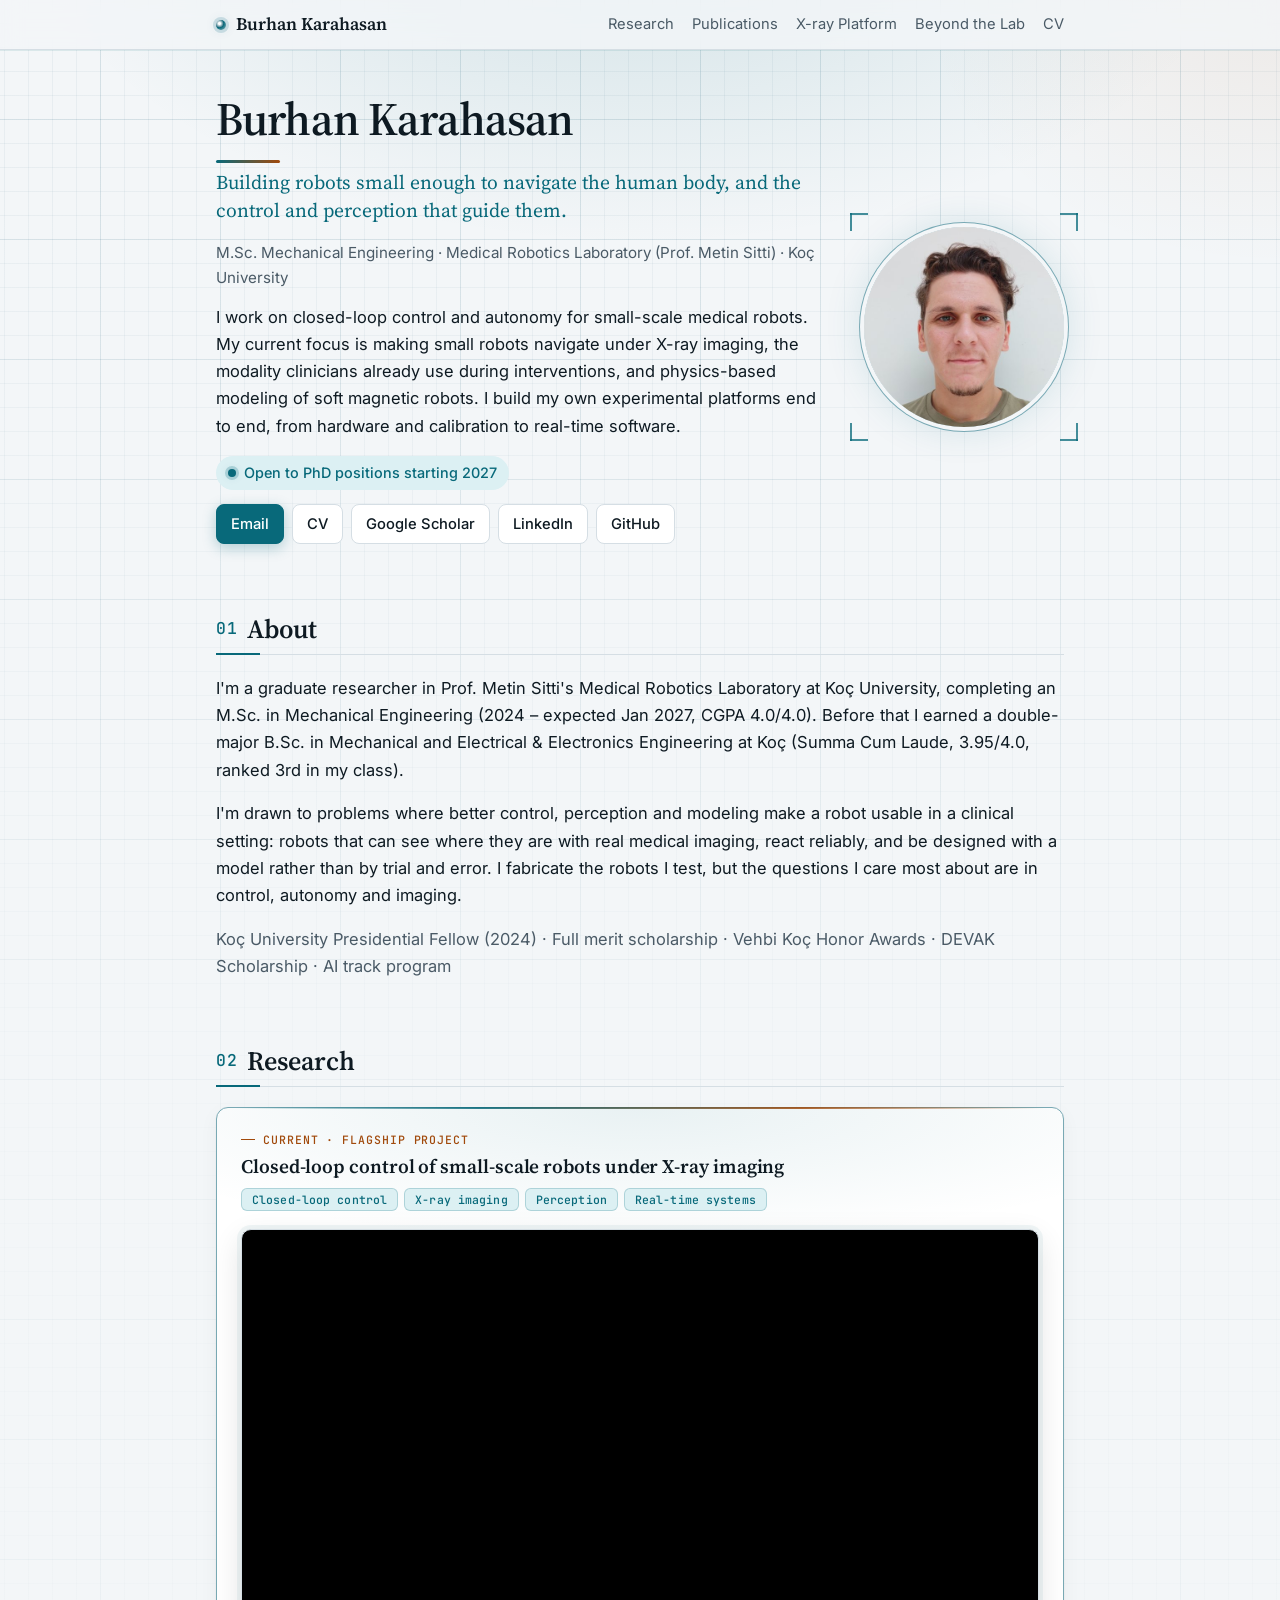
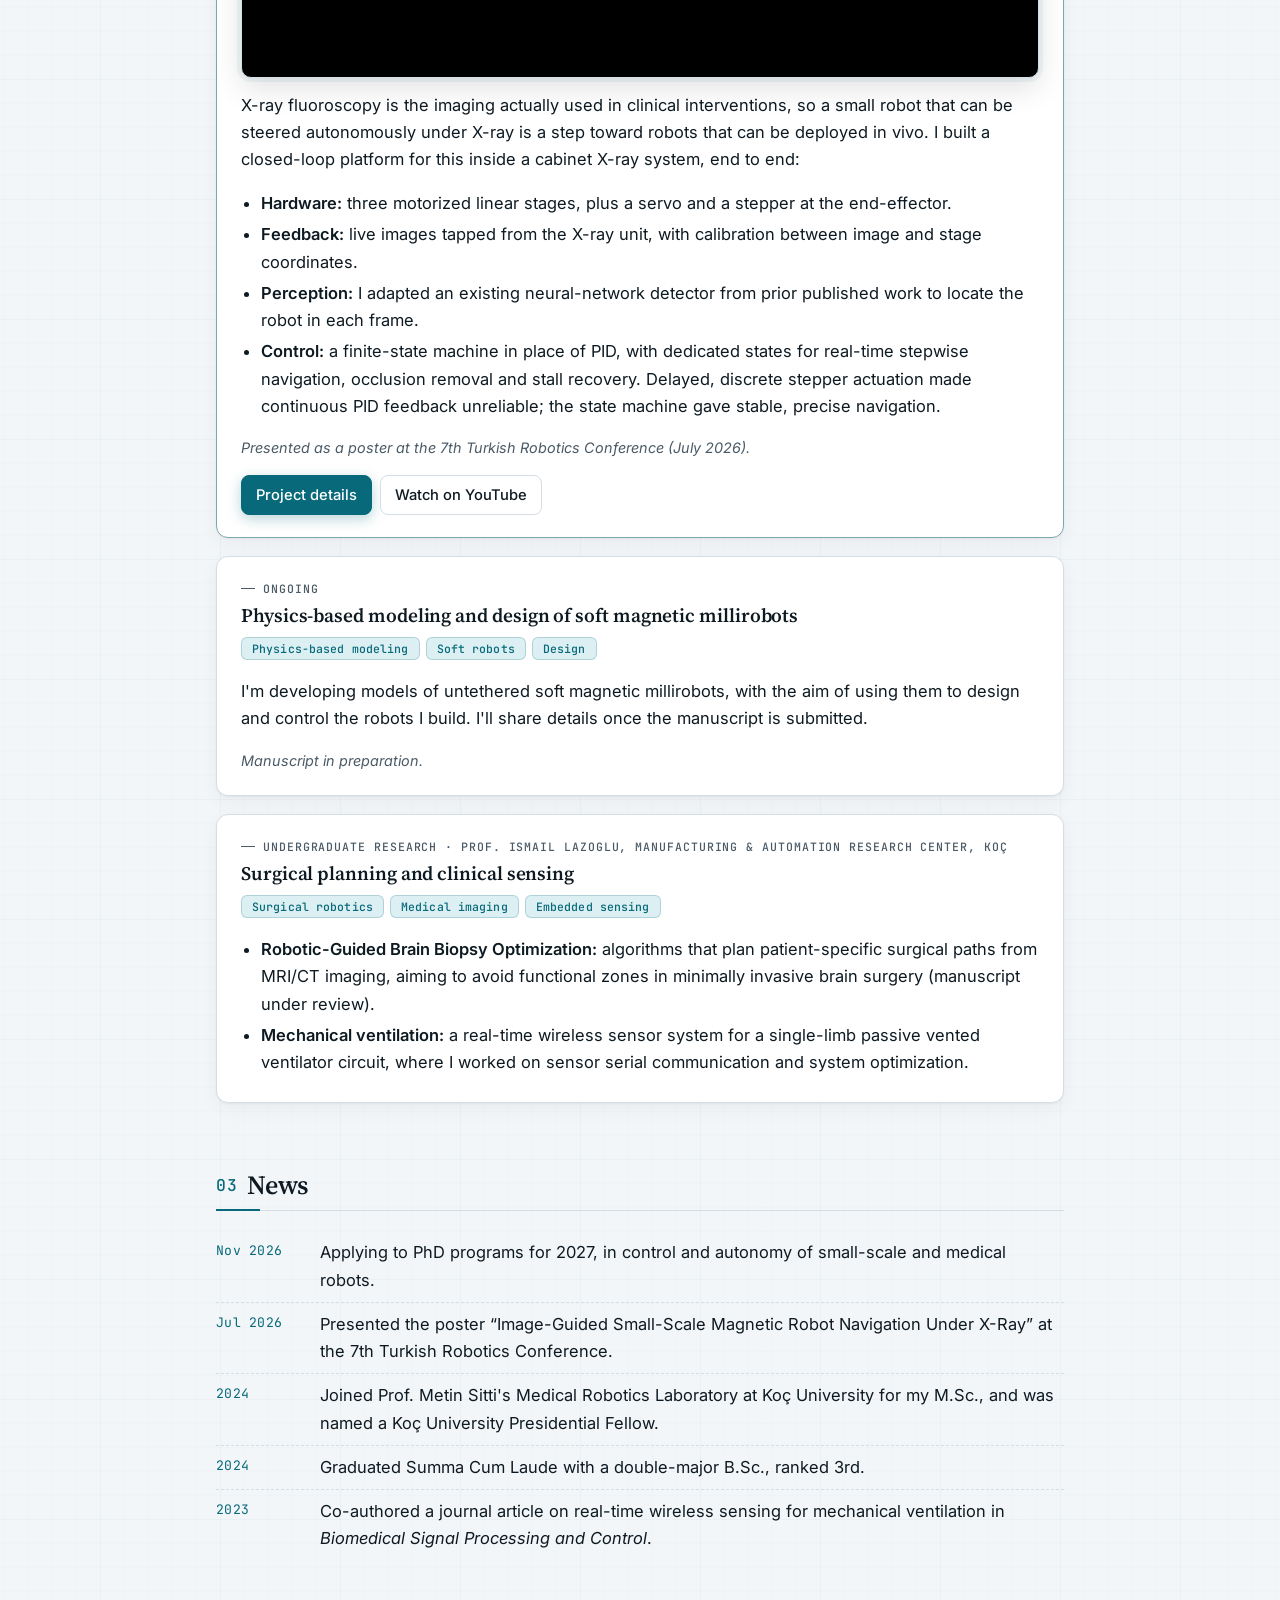
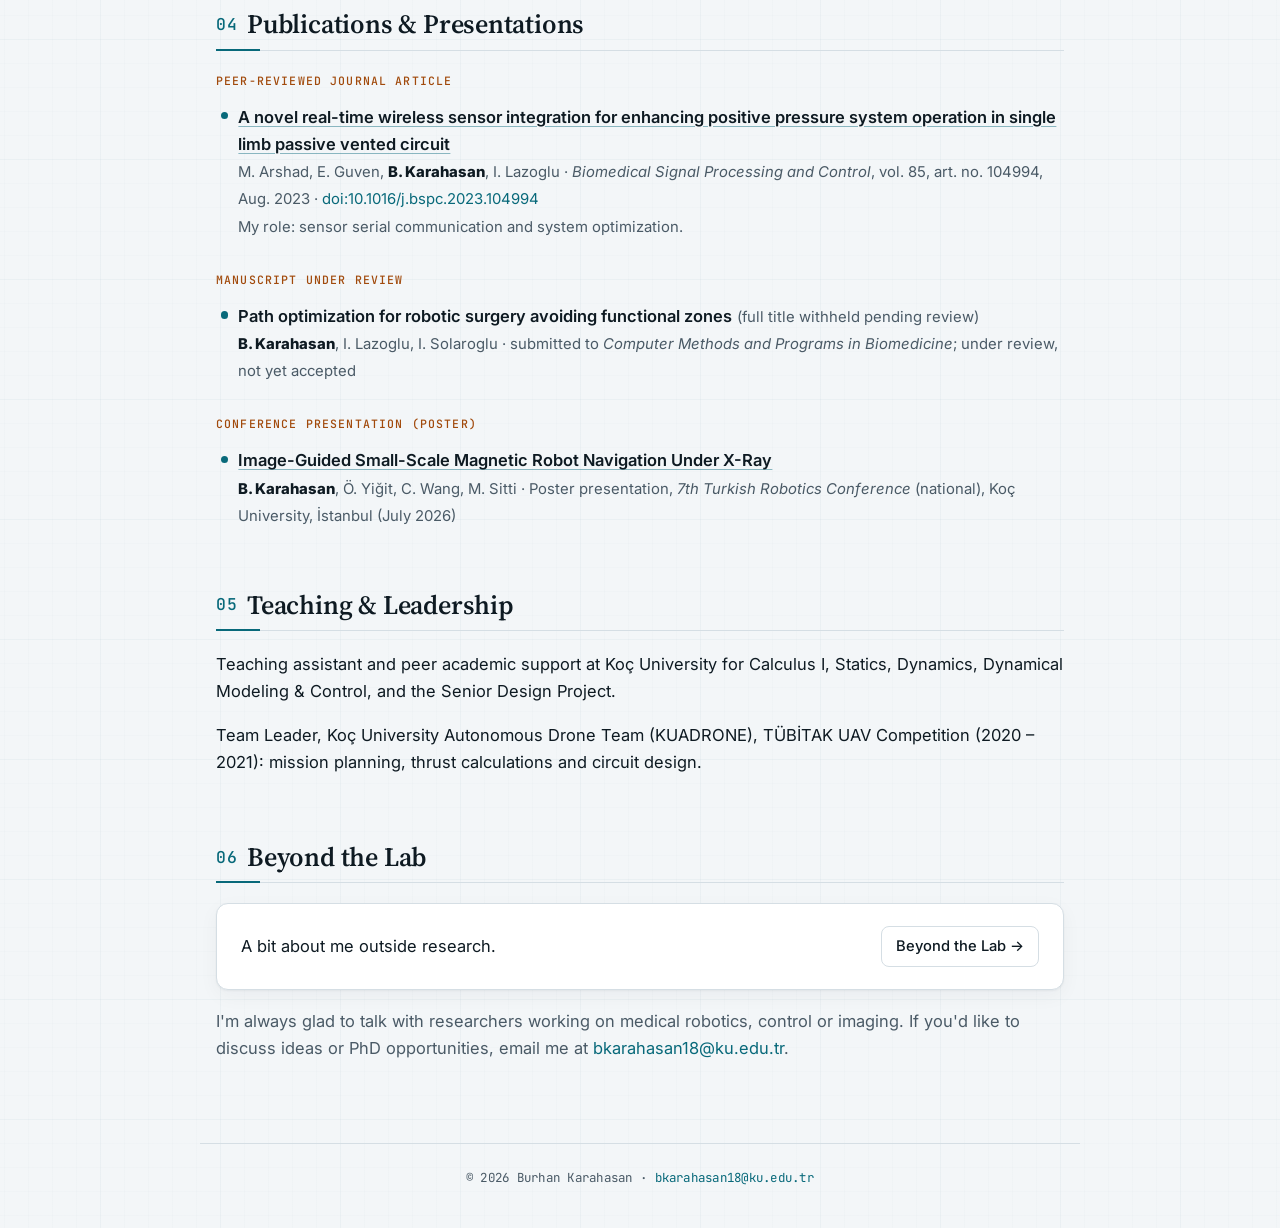
==== commit 95ed26f1: "Remove manuscripts in preparation; fix news and teaching - Drop the "Manuscripts in preparation" lis" ====
--- a/index.html
+++ b/index.html
@@ -216,7 +216,7 @@
         <li><strong>Control:</strong> a finite-state machine in place of PID, with dedicated states for real-time stepwise navigation,
           occlusion removal and stall recovery. Delayed, discrete stepper actuation made continuous PID feedback unreliable; the state machine gave stable, precise navigation.</li>
       </ul>
-      <p class="status">Presented as a poster at the 7th Turkish Robotics Conference (July 2026); a first-author journal manuscript extending it is in preparation.</p>
+      <p class="status">Presented as a poster at the 7th Turkish Robotics Conference (July 2026).</p>
       <div class="btn-row">
         <a class="btn primary" href="projects/xray-platform.html">Project details</a>
         <a class="btn" href="https://youtu.be/_P9mQ2cJjDY">Watch on YouTube</a>
@@ -235,7 +235,7 @@
         I'm developing models of untethered soft magnetic millirobots, with the aim of using them to design and control the robots
         I build. I'll share details once the manuscript is submitted.
       </p>
-      <p class="status">First-author manuscript in preparation.</p>
+      <p class="status">Manuscript in preparation.</p>
     </article>
 
     <article class="card">
@@ -261,8 +261,8 @@
     <ul class="news">
       <li><time datetime="2026-11">Nov 2026</time><span>Applying to PhD programs for 2027, in control and autonomy of small-scale and medical robots.</span></li>
       <li><time datetime="2026-07">Jul 2026</time><span>Presented the poster “Image-Guided Small-Scale Magnetic Robot Navigation Under X-Ray” at the 7th Turkish Robotics Conference.</span></li>
-      <li><time datetime="2024">2024</time><span>Joined Prof. Metin Sitti's Medical Robotics Laboratory at Koç University for my M.Sc.</span></li>
-      <li><time datetime="2024">2024</time><span>Graduated Summa Cum Laude with a double-major B.Sc., ranked 3rd; named a Koç University Presidential Fellow.</span></li>
+      <li><time datetime="2024">2024</time><span>Joined Prof. Metin Sitti's Medical Robotics Laboratory at Koç University for my M.Sc., and was named a Koç University Presidential Fellow.</span></li>
+      <li><time datetime="2024">2024</time><span>Graduated Summa Cum Laude with a double-major B.Sc., ranked 3rd.</span></li>
       <li><time datetime="2023">2023</time><span>Co-authored a journal article on real-time wireless sensing for mechanical ventilation in <em>Biomedical Signal Processing and Control</em>.</span></li>
     </ul>
   </section>
@@ -296,27 +296,16 @@
         <span class="pub-meta"><strong>B. Karahasan</strong>, Ö. Yiğit, C. Wang, M. Sitti · Poster presentation, <em>7th Turkish Robotics Conference</em> (national), Koç University, İstanbul (July 2026)</span>
       </li>
     </ul>
-
-    <p class="pub-group">Manuscripts in preparation (not yet submitted)</p>
-    <ul class="pubs">
-      <li>
-        <span class="pub-title">Physics-based modeling of soft magnetic millirobots</span>
-        <span class="pub-meta">(title withheld)</span><br>
-        <span class="pub-meta"><strong>B. Karahasan</strong> et al. · not yet submitted</span>
-      </li>
-      <li>
-        <span class="pub-title">Journal manuscript extending the X-ray navigation work above</span>
-        <span class="pub-meta">(title withheld)</span><br>
-        <span class="pub-meta"><strong>B. Karahasan</strong> et al. · not yet submitted</span>
-      </li>
-    </ul>
   </section>
 
   <!-- Teaching -->
   <section class="section" id="teaching">
-    <h2>Teaching &amp; Service</h2>
+    <h2>Teaching &amp; Leadership</h2>
     <p>
       Teaching assistant and peer academic support at Koç University for Calculus I, Statics, Dynamics, Dynamical Modeling &amp; Control, and the Senior Design Project.
+    </p>
+    <p>
+      Team Leader, Koç University Autonomous Drone Team (KUADRONE), TÜBİTAK UAV Competition (2020 – 2021): mission planning, thrust calculations and circuit design.
     </p>
   </section>
 
